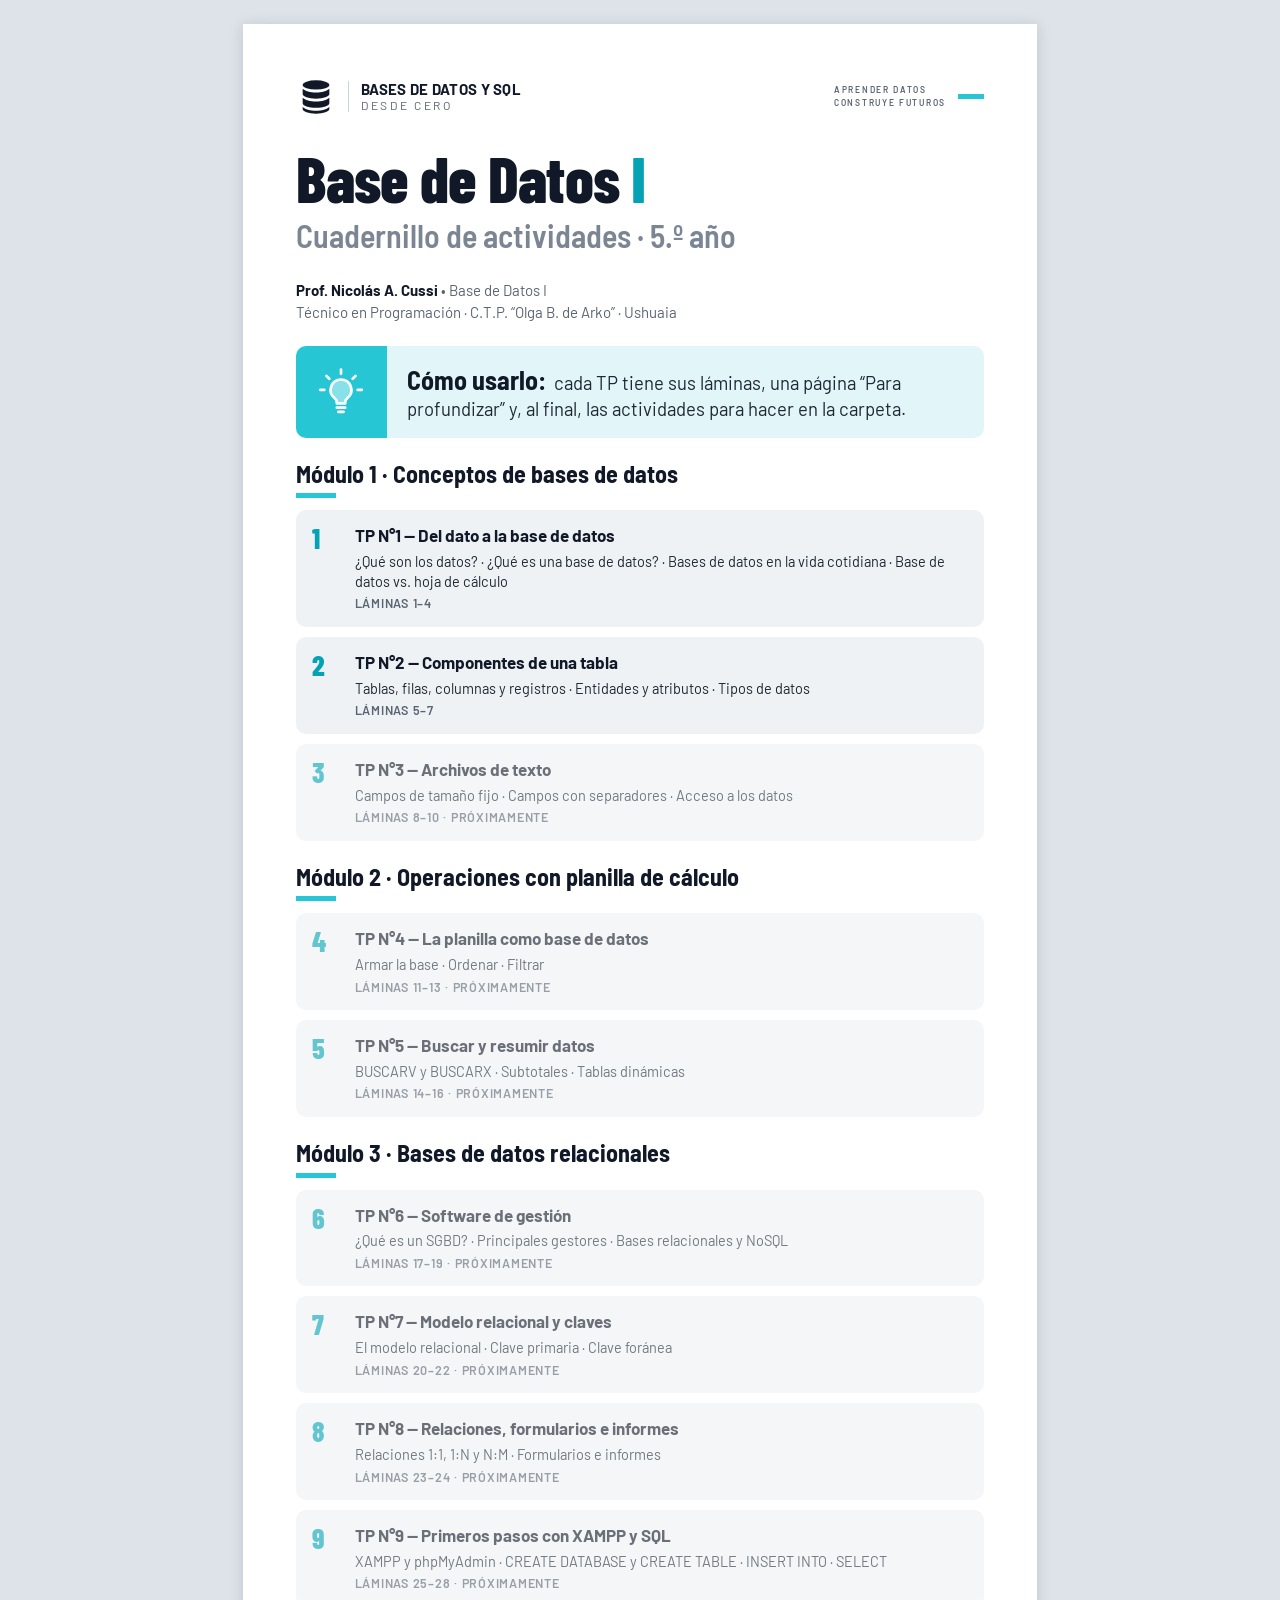
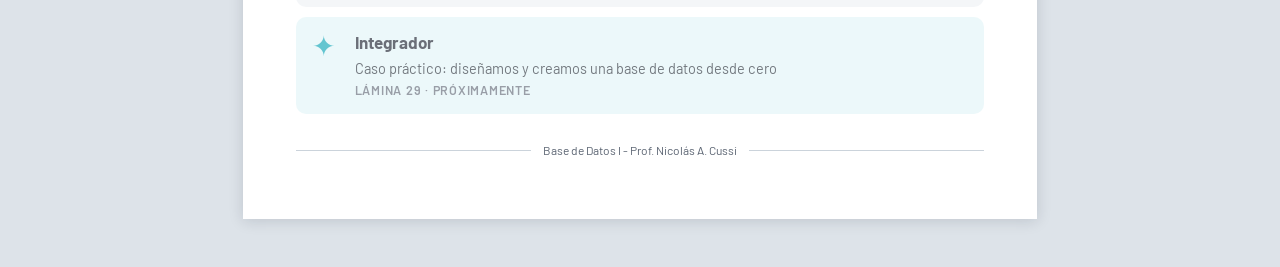
==== index.html @ 5683edf1 "TP2: Componentes de una tabla (láminas 5 a 7) - Láminas 5, 6 y 7 a partir de las págs. 9, 10 y 11 de" ====
<!DOCTYPE html>
<html lang="es-AR">
<head>
  <meta charset="utf-8">
  <meta name="viewport" content="width=device-width, initial-scale=1">
  <title>Base de Datos I — Cuadernillo de actividades · Prof. Nicolás A. Cussi</title>
  <meta name="description" content="Cuadernillo de actividades de Base de Datos I (5.º año), organizado en 9 TPs y un integrador. Técnico en Programación, C.T.P. “Olga B. de Arko”, Ushuaia.">
  <meta name="theme-color" content="#26C6D4">
  <link rel="preload" href="assets/fonts/barlow-condensed-latin-800-normal.woff2" as="font" type="font/woff2" crossorigin>
  <link rel="stylesheet" href="assets/css/estilos.css">
</head>
<body>

<svg width="0" height="0" style="position:absolute" aria-hidden="true" focusable="false">
  <defs>
    <symbol id="i-db-solido" viewBox="0 0 48 48">
      <g style="fill:currentColor;stroke:none">
        <ellipse cx="24" cy="9.5" rx="16" ry="5.5"/>
        <path d="M8 14c2.8 2.9 9.1 4.5 16 4.5S37.2 16.9 40 14v6.5c0 3-7.2 5.5-16 5.5S8 23.5 8 20.5z"/>
        <path d="M8 25c2.8 2.9 9.1 4.5 16 4.5S37.2 27.9 40 25v6.5c0 3-7.2 5.5-16 5.5S8 34.5 8 31.5z"/>
        <path d="M8 36c2.8 2.9 9.1 4.5 16 4.5S37.2 38.9 40 36v2.5c0 3-7.2 5.5-16 5.5S8 41.5 8 38.5z"/>
      </g>
    </symbol>
  </defs>
</svg>

<a class="saltar" href="#indice">Saltar al índice</a>

<main class="portada">
  <div class="cab" aria-hidden="true">
    <svg class="cab__logo"><use href="#i-db-solido"/></svg>
    <div class="cab__marca"><b>BASES DE DATOS Y SQL</b><span>DESDE CERO</span></div>
    <div class="cab__lema">APRENDER DATOS<br>CONSTRUYE FUTUROS</div>
    <span class="cab__raya"></span>
  </div>

  <header class="portada__hero">
    <h1>Base de Datos <span>I</span></h1>
    <p class="tit__sub">Cuadernillo de actividades · 5.º año</p>
  </header>

  <p class="portada__datos">
    <strong>Prof. Nicolás A. Cussi</strong> • Base de Datos I<br>
    Técnico en Programación · C.T.P. “Olga B. de Arko” · Ushuaia
  </p>

  <aside class="idea" aria-label="Cómo usar el cuadernillo">
    <span class="idea__ico" aria-hidden="true">
      <svg class="ico" viewBox="0 0 48 48" focusable="false">
        <path d="M24 2.5v4M10 8.5l2.8 2.8M38 8.5l-2.8 2.8M4 22h4M40 22h4"/>
        <path d="M24 12a10 10 0 0 0-6.2 17.8c1.4 1.2 2.2 2.6 2.2 4.2v1h8v-1c0-1.6.8-3 2.2-4.2A10 10 0 0 0 24 12z" style="fill:var(--ac)"/>
        <path d="M20 39h8M21.5 43h5"/>
      </svg>
    </span>
    <p><strong>Cómo usarlo:</strong> cada TP tiene sus láminas, una página “Para profundizar” y, al final, las actividades para hacer en la carpeta.</p>
  </aside>

  <section class="bloque" id="indice" aria-labelledby="b1">
    <h2 class="subtitulo" id="b1">Módulo 1 · Conceptos de bases de datos</h2>
    <ul class="lista-tp">
      <li>
        <a class="tp" href="unidades/tp01.html">
          <span class="tp__num" aria-hidden="true">1</span>
          <span class="tp__titulo">TP N°1 — Del dato a la base de datos</span>
          <span class="tp__temas">¿Qué son los datos? · ¿Qué es una base de datos? · Bases de datos en la vida cotidiana · Base de datos vs. hoja de cálculo</span>
          <span class="tp__meta">Láminas 1–4 <span class="tp__visto" data-visto="1" hidden>· ✓ Visto</span></span>
        </a>
      </li>
      <li>
        <a class="tp" href="unidades/tp02.html">
          <span class="tp__num" aria-hidden="true">2</span>
          <span class="tp__titulo">TP N°2 — Componentes de una tabla</span>
          <span class="tp__temas">Tablas, filas, columnas y registros · Entidades y atributos · Tipos de datos</span>
          <span class="tp__meta">Láminas 5–7 <span class="tp__visto" data-visto="2" hidden>· ✓ Visto</span></span>
        </a>
      </li>
      <li>
        <div class="tp tp--pronto">
          <span class="tp__num" aria-hidden="true">3</span>
          <span class="tp__titulo">TP N°3 — Archivos de texto</span>
          <span class="tp__temas">Campos de tamaño fijo · Campos con separadores · Acceso a los datos</span>
          <span class="tp__meta">Láminas 8–10 · Próximamente</span>
        </div>
      </li>
    </ul>
  </section>

  <section class="bloque" aria-labelledby="b2">
    <h2 class="subtitulo" id="b2">Módulo 2 · Operaciones con planilla de cálculo</h2>
    <ul class="lista-tp">
      <li>
        <div class="tp tp--pronto">
          <span class="tp__num" aria-hidden="true">4</span>
          <span class="tp__titulo">TP N°4 — La planilla como base de datos</span>
          <span class="tp__temas">Armar la base · Ordenar · Filtrar</span>
          <span class="tp__meta">Láminas 11–13 · Próximamente</span>
        </div>
      </li>
      <li>
        <div class="tp tp--pronto">
          <span class="tp__num" aria-hidden="true">5</span>
          <span class="tp__titulo">TP N°5 — Buscar y resumir datos</span>
          <span class="tp__temas">BUSCARV y BUSCARX · Subtotales · Tablas dinámicas</span>
          <span class="tp__meta">Láminas 14–16 · Próximamente</span>
        </div>
      </li>
    </ul>
  </section>

  <section class="bloque" aria-labelledby="b3">
    <h2 class="subtitulo" id="b3">Módulo 3 · Bases de datos relacionales</h2>
    <ul class="lista-tp">
      <li>
        <div class="tp tp--pronto">
          <span class="tp__num" aria-hidden="true">6</span>
          <span class="tp__titulo">TP N°6 — Software de gestión</span>
          <span class="tp__temas">¿Qué es un SGBD? · Principales gestores · Bases relacionales y NoSQL</span>
          <span class="tp__meta">Láminas 17–19 · Próximamente</span>
        </div>
      </li>
      <li>
        <div class="tp tp--pronto">
          <span class="tp__num" aria-hidden="true">7</span>
          <span class="tp__titulo">TP N°7 — Modelo relacional y claves</span>
          <span class="tp__temas">El modelo relacional · Clave primaria · Clave foránea</span>
          <span class="tp__meta">Láminas 20–22 · Próximamente</span>
        </div>
      </li>
      <li>
        <div class="tp tp--pronto">
          <span class="tp__num" aria-hidden="true">8</span>
          <span class="tp__titulo">TP N°8 — Relaciones, formularios e informes</span>
          <span class="tp__temas">Relaciones 1:1, 1:N y N:M · Formularios e informes</span>
          <span class="tp__meta">Láminas 23–24 · Próximamente</span>
        </div>
      </li>
      <li>
        <div class="tp tp--pronto">
          <span class="tp__num" aria-hidden="true">9</span>
          <span class="tp__titulo">TP N°9 — Primeros pasos con XAMPP y SQL</span>
          <span class="tp__temas">XAMPP y phpMyAdmin · CREATE DATABASE y CREATE TABLE · INSERT INTO · SELECT</span>
          <span class="tp__meta">Láminas 25–28 · Próximamente</span>
        </div>
      </li>
      <li>
        <div class="tp tp--pronto tp--integrador">
          <span class="tp__num" aria-hidden="true">✦</span>
          <span class="tp__titulo">Integrador</span>
          <span class="tp__temas">Caso práctico: diseñamos y creamos una base de datos desde cero</span>
          <span class="tp__meta">Lámina 29 · Próximamente</span>
        </div>
      </li>
    </ul>
  </section>

  <footer class="pie">
    <span class="pie__linea"></span>
    <span>Base de Datos I - Prof. Nicolás A. Cussi</span>
    <span class="pie__linea"></span>
  </footer>
</main>

<script src="assets/js/actividades.js"></script>
</body>
</html>
---- assets/css/estilos.css ----
/* ==========================================================
   Base de Datos I — Cuadernillo web (identidad: "Bases de Datos y SQL · Desde cero")
   Prof. Nicolás A. Cussi • Base de Datos I
   Mobile first · Modo hoja A4 en escritorio e impresión
   ========================================================== */

/* ---------- Tipografías locales (SIL OFL, ver assets/fonts/OFL.txt) ---------- */
@font-face { font-family: "Barlow"; src: url("../fonts/barlow-latin-400-normal.woff2") format("woff2"); font-weight: 400; font-style: normal; font-display: swap; }
@font-face { font-family: "Barlow"; src: url("../fonts/barlow-latin-500-normal.woff2") format("woff2"); font-weight: 500; font-style: normal; font-display: swap; }
@font-face { font-family: "Barlow"; src: url("../fonts/barlow-latin-600-normal.woff2") format("woff2"); font-weight: 600; font-style: normal; font-display: swap; }
@font-face { font-family: "Barlow"; src: url("../fonts/barlow-latin-700-normal.woff2") format("woff2"); font-weight: 700; font-style: normal; font-display: swap; }
@font-face { font-family: "Barlow Semi Condensed"; src: url("../fonts/barlow-semi-condensed-latin-600-normal.woff2") format("woff2"); font-weight: 600; font-style: normal; font-display: swap; }
@font-face { font-family: "Barlow Semi Condensed"; src: url("../fonts/barlow-semi-condensed-latin-700-normal.woff2") format("woff2"); font-weight: 700; font-style: normal; font-display: swap; }
@font-face { font-family: "Barlow Condensed"; src: url("../fonts/barlow-condensed-latin-700-normal.woff2") format("woff2"); font-weight: 700; font-style: normal; font-display: swap; }
@font-face { font-family: "Barlow Condensed"; src: url("../fonts/barlow-condensed-latin-800-normal.woff2") format("woff2"); font-weight: 800; font-style: normal; font-display: swap; }

/* ---------- Paleta (detectada del PDF) ---------- */
:root {
  /* Identidad del cuadernillo */
  --cian: #26C6D4;          /* acento: íconos, barras, flechas, recuadros */
  --cian-numero: #05A2B4;   /* número de cada título (ajustado: 3:1 sobre blanco) */
  --cian-claro: #CDEFF4;    /* encabezados de tarjetas */
  --cian-suave: #E2F5F8;    /* fondo de "Idea clave" */
  --panel: #EEF2F5;         /* recuadros grises */
  --panel-linea: #C9E9EE;   /* divisor dentro de recuadros */
  --blanco: #FFFFFF;
  --tinta: #111827;         /* títulos e íconos */
  --texto: #1F2933;         /* texto corrido */
  --gris-sub: #7B8594;      /* subtítulos grandes */
  --gris: #5B6472;          /* textos chicos en mayúsculas */
  --linea: #CBD3DB;         /* líneas del pie */
  --fondo-pantalla: #DDE3E9;/* fondo detrás de las hojas */

  --foco: #1E3A8A;          /* contorno de foco del teclado */

  --radio: 10px;
  --fuente: "Barlow", system-ui, -apple-system, "Segoe UI", Roboto, sans-serif;
  --fuente-titulo: "Barlow Semi Condensed", "Barlow", system-ui, sans-serif;
  --fuente-titular: "Barlow Condensed", "Barlow Semi Condensed", system-ui, sans-serif;
}

/* ---------- Base ---------- */
*, *::before, *::after { box-sizing: border-box; }
html { -webkit-text-size-adjust: 100%; scroll-padding-top: 96px; }
body {
  margin: 0;
  font-family: var(--fuente);
  font-size: 16px;
  line-height: 1.4;
  color: var(--texto);
  background: var(--fondo-pantalla);
}
h1, h2, h3, h4, p, ol, ul { margin: 0; }
ol, ul { padding: 0; list-style: none; }
svg { display: block; }
strong { font-weight: 700; color: var(--tinta); }
a { color: inherit; }
:focus-visible { outline: 3px solid var(--foco); outline-offset: 3px; border-radius: 4px; }

.sr-only {
  position: absolute; width: 1px; height: 1px; padding: 0; margin: -1px;
  overflow: hidden; clip: rect(0 0 0 0); white-space: nowrap; border: 0;
}
.saltar {
  position: absolute; left: 8px; top: -60px; z-index: 50;
  background: var(--tinta); color: var(--blanco); padding: 10px 14px; border-radius: 6px;
  text-decoration: none; font-weight: 600;
}
.saltar:focus { top: 8px; }

/* ---------- Íconos (sprite SVG) ---------- */
.ico {
  width: 48px; height: 48px; flex: none;
  color: var(--tinta);
  --ac: var(--cian);
  fill: none; stroke: currentColor; stroke-width: 2.6;
  stroke-linecap: round; stroke-linejoin: round;
}
.ico--s  { width: 36px; height: 36px; }
.ico--l  { width: 56px; height: 56px; }
.ico--xl { width: 68px; height: 68px; }

/* ==========================================================
   Barra de navegación (solo pantalla)
   ========================================================== */
.barra {
  position: sticky; top: 0; z-index: 20;
  background: var(--blanco);
  border-bottom: 1px solid var(--linea);
  box-shadow: 0 2px 8px rgba(17, 24, 39, .06);
}
.barra__fila {
  display: flex; align-items: center; gap: 10px;
  max-width: 210mm; margin: 0 auto; padding: 8px 16px;
}
.barra__volver {
  text-decoration: none; font-weight: 600; font-size: 15px;
  padding: 8px 4px; color: var(--tinta);
}
.barra__volver, .boton { flex: none; }
.barra__titulo {
  flex: 1; min-width: 0; text-align: center;
  font-family: var(--fuente-titulo); font-weight: 700; font-size: 16px; line-height: 1.15; color: var(--tinta);
}
.boton__largo { display: none; }
@media (min-width: 560px) {
  .barra__titulo { font-size: 18px; }
  .boton__largo { display: inline; }
}
.boton {
  display: inline-flex; align-items: center; gap: 6px;
  background: var(--tinta); color: var(--blanco);
  text-decoration: none; font-weight: 600; font-size: 14px;
  padding: 8px 12px; border-radius: 8px;
}
button.boton { border: 0; font-family: inherit; cursor: pointer; }
.boton:hover { background: #263244; }
.boton svg { width: 18px; height: 18px; stroke: currentColor; fill: none; stroke-width: 2.2; stroke-linecap: round; stroke-linejoin: round; }

.partes {
  position: relative;
  display: flex; gap: 6px; overflow-x: auto;
  max-width: 210mm; margin: 0 auto; padding: 0 16px 8px;
  scrollbar-width: none;
}
.partes::-webkit-scrollbar { display: none; }
.partes a {
  flex: none; text-decoration: none; font-size: 14px; font-weight: 600;
  padding: 6px 12px; border-radius: 999px;
  background: var(--panel); color: var(--tinta);
}
.partes a[aria-current="true"] { background: var(--cian-claro); box-shadow: inset 0 -3px 0 var(--cian); }

/* ==========================================================
   Lámina (una página del cuadernillo)
   ========================================================== */
.laminas { padding: 12px 0 32px; }
.lamina > * { flex-shrink: 0; }

.lamina {
  position: relative; overflow: hidden;
  display: flex; flex-direction: column; gap: 18px;
  max-width: 210mm; margin: 0 auto 12px;
  padding: 20px 16px 14px;
  background: var(--blanco);
}

/* --- Cabecera --- */
.cab { display: flex; align-items: center; gap: 12px; }
.cab__logo { width: 34px; height: 34px; color: var(--tinta); }
.cab__marca {
  display: flex; flex-direction: column;
  padding-left: 12px; border-left: 1.5px solid var(--linea);
  line-height: 1.15;
}
.cab__marca b { font-size: 14px; font-weight: 700; letter-spacing: .02em; color: var(--tinta); }
.cab__marca span { font-size: 11px; letter-spacing: .22em; color: var(--gris); }
.cab__lema {
  margin-left: auto; text-align: left;
  font-size: 8.5px; font-weight: 600; letter-spacing: .2em; line-height: 1.5; color: var(--gris);
}
.cab__raya { width: 26px; height: 5px; background: var(--cian); flex: none; }
.cab__marca b { white-space: nowrap; }
@media (max-width: 479px) {
  .cab__lema { display: none; }
  .cab__raya { margin-left: auto; }
}

/* --- Título --- */
.tit__h {
  font-family: var(--fuente-titular); font-weight: 700;
  font-size: clamp(34px, 9.6vw, 56px); line-height: 1; letter-spacing: -.008em;
  color: var(--tinta);
}
.tit__num { color: var(--cian-numero); font-weight: 800; margin-right: .12em; }
.tit__sub {
  margin-top: 4px;
  font-family: var(--fuente-titulo); font-weight: 600;
  font-size: clamp(20px, 5.6vw, 33px); line-height: 1.1; color: var(--gris-sub);
}
.tit__ico { display: inline-block; vertical-align: -.08em; width: .78em; height: .78em; margin-right: .1em; stroke-width: 3; }

/* --- Bloques comunes --- */
.texto { font-size: 17px; line-height: 1.45; }

.panel {
  background: var(--panel); border-radius: 12px;
  padding: 16px 14px;
}
.subtitulo {
  font-family: var(--fuente-titulo); font-weight: 700; font-size: 22px; color: var(--tinta);
  line-height: 1.15;
}
.subtitulo::after {
  content: ""; display: block; width: 40px; height: 5px; margin-top: 6px; background: var(--cian);
}
.panel__cab { display: flex; align-items: flex-start; justify-content: space-between; gap: 12px; margin-bottom: 14px; }
.panel__nota {
  font-size: 9.5px; font-weight: 600; letter-spacing: .16em; text-transform: uppercase;
  color: var(--gris); text-align: right; line-height: 1.5;
}

/* Recuadro de definición / introducción */
.intro {
  display: grid; grid-template-columns: auto 1fr; align-items: center; gap: 14px;
  background: var(--panel); border-radius: var(--radio); padding: 14px;
}
.intro p {
  padding-left: 14px; border-left: 2px solid var(--panel-linea);
  font-size: 17px; line-height: 1.4;
}

/* Secuencias con flechas (vertical en celular, horizontal en pantalla ancha) */
.secuencia { display: grid; gap: 26px; }
.secuencia > li { position: relative; }
.secuencia > li:not(:last-child)::after {
  content: ""; position: absolute; left: 50%; bottom: -21px;
  width: 18px; height: 16px; background: var(--cian);
  clip-path: polygon(0 32%, 52% 32%, 52% 0, 100% 50%, 52% 100%, 52% 68%, 0 68%);
  transform: translateX(-50%) rotate(90deg);
}

/* Pasos (Dato → Contexto → …) */
.paso {
  display: grid; grid-template-columns: 64px 1fr; grid-template-areas: "ico tit" "ico txt";
  align-items: center; column-gap: 14px; row-gap: 2px;
  background: var(--panel); border-radius: 8px; padding: 12px 14px;
}
.paso .ico { grid-area: ico; width: 56px; height: 56px; margin: 0 auto; }
.paso h3 { grid-area: tit; font-family: var(--fuente); font-weight: 700; font-size: 19px; color: var(--tinta); }
.paso p  { grid-area: txt; font-size: 16px; line-height: 1.3; }

/* Tarjetas blancas con encabezado celeste */
.tarjeta {
  background: var(--blanco); border-radius: 8px; padding: 6px 6px 12px;
  display: flex; flex-direction: column; align-items: center; text-align: center; gap: 8px;
}
.tarjeta__cab {
  align-self: stretch;
  background: var(--cian-claro); border-radius: 6px;
  font-family: var(--fuente); font-weight: 700; font-size: 18px; color: var(--tinta);
  padding: 6px 8px;
}
.tarjeta p { font-size: 16px; line-height: 1.3; padding: 0 6px; }
.tarjeta .grande { font-size: 30px; font-weight: 700; color: var(--tinta); line-height: 1.1; }

/* Ejemplos en la vida real */
.ejemplos .tarjeta { min-height: 100%; }

/* Mosaico de cosas (¿Qué puede guardar?) */
.mosaico { display: grid; grid-template-columns: repeat(2, 1fr); gap: 10px; }
.mosaico li {
  background: var(--blanco); border-radius: 8px; padding: 12px 8px 14px;
  display: flex; flex-direction: column; align-items: center; gap: 10px;
  font-weight: 700; font-size: 17px; color: var(--tinta);
}

/* Grilla de ámbitos (Escuela, Comercio, …) */
.ambitos { display: grid; grid-template-columns: repeat(2, 1fr); gap: 10px; }
.ambitos .tarjeta { border: 5px solid var(--panel); height: 100%; }

/* Lista horizontal con ícono (¿Qué tienen en común?) */
.comun { display: grid; gap: 10px; }
.comun li {
  display: flex; align-items: center; gap: 12px;
  background: var(--blanco); border-radius: 8px; padding: 10px 14px;
  font-size: 17px; line-height: 1.2;
}

/* Recuadro "Ejemplo" */
.ejemplo {
  display: grid; grid-template-columns: auto 1fr; align-items: center; gap: 12px;
  background: var(--panel); border-radius: var(--radio); padding: 12px 14px;
}
.ejemplo .subtitulo { font-size: 20px; }
.ejemplo p { grid-column: 1 / -1; font-size: 16.5px; }

/* Dos opciones lado a lado (Hoja de cálculo / Base de datos) */
.comparar { display: grid; gap: 10px; }
.comparar li {
  display: grid; grid-template-columns: 1fr auto; align-items: center; gap: 12px;
  background: var(--panel); border-radius: var(--radio); padding: 14px;
}
.comparar h3 { font-family: var(--fuente-titulo); font-weight: 700; font-size: 23px; color: var(--tinta); line-height: 1.1; margin-bottom: 4px; }
.comparar p { font-size: 16.5px; line-height: 1.35; }

/* Tabla comparativa */
.tabla-comp { width: calc(100% + 12px); margin: -6px; border-collapse: separate; border-spacing: 6px; table-layout: fixed; }
.tabla-comp th, .tabla-comp td {
  background: var(--panel); border-radius: 6px; padding: 9px 6px;
  font-size: 15px; line-height: 1.2; text-align: center; font-weight: 400;
}
.tabla-comp thead th { background: var(--cian-claro); font-weight: 700; color: var(--tinta); font-size: 16px; }
.tabla-comp thead th:first-child, .tabla-comp tbody th { width: 36%; }
.tabla-comp tbody th { text-align: left; font-weight: 700; color: var(--tinta); }
.tabla-comp tbody th span { display: flex; align-items: center; gap: 8px; }
.tabla-comp .ico { width: 24px; height: 24px; stroke-width: 3.2; }

/* ¿Cuándo conviene cada una? */
.cuando { display: grid; gap: 10px; margin-top: 12px; }
.cuando li {
  display: flex; align-items: center; gap: 14px;
  background: var(--panel); border-radius: var(--radio); padding: 12px 14px;
  font-size: 16.5px; line-height: 1.35;
}
.sin-raya::after { display: none; }

/* Tabla de ejemplo con señalamientos (Tabla · Fila · Columna) */
.senalada { display: grid; gap: 12px; }
.tabla-ej {
  width: 100%; border-collapse: collapse; table-layout: fixed;
  background: var(--blanco); font-size: 16px; line-height: 1.2; text-align: center;
}
.tabla-ej caption {
  background: var(--cian); color: var(--tinta); border-radius: 8px 8px 0 0;
  font-weight: 700; font-size: 19px; letter-spacing: .05em; padding: 5px;
}
.tabla-ej th { background: var(--cian-claro); color: var(--tinta); font-weight: 700; padding: 7px 4px; }
.tabla-ej td { padding: 6px 4px; border-top: 1px solid var(--linea); }
.tabla-ej th + th, .tabla-ej td + td { border-left: 1px solid var(--linea); }
.tabla-ej .marca-col { border: 3px solid var(--cian); background: var(--cian-suave); }
.tabla-ej .marca-fila { border: 3px solid var(--cian); }
.tabla-ej .marca-fila td { background: var(--cian-claro); }
.senal { display: grid; grid-template-columns: auto 1fr; align-items: center; gap: 4px 10px; }
.senal b {
  position: relative; justify-self: start;
  background: var(--cian); color: var(--tinta); border-radius: 6px;
  font-weight: 700; font-size: 16px; padding: 4px 12px;
}
.senal p { font-size: 15px; line-height: 1.3; }

/* Grilla de 4 tarjetas (Tabla · Columna · Fila · Registro) */
.ambitos--4 .tarjeta { border: 0; }

/* Entidades con sus atributos */
.entidades { display: grid; gap: 10px; }
.entidades .tarjeta, .tipos .tarjeta { background: var(--panel); }
.entidades .tarjeta { gap: 6px; padding-bottom: 10px; }
.tarjeta .tarjeta__rotulo { font-size: 16px; }
.chips { align-self: stretch; display: grid; grid-template-columns: 1fr 1fr; gap: 6px; padding: 0 4px; }
.chips li { background: var(--cian-suave); border-radius: 6px; padding: 5px 4px; font-size: 16px; text-align: center; }

/* ¿Cómo reconocerlos? (dos definiciones con ejemplo) */
.reconocer { display: grid; gap: 10px; }
.reconocer .tarjeta { gap: 10px; }
.reconocer__def { display: flex; align-items: center; gap: 12px; text-align: left; padding: 0 8px; }
.tarjeta .reconocer__ej { align-self: stretch; background: var(--panel); border-radius: 6px; padding: 6px 8px; }

/* Tipos de datos */
.tipos { display: grid; grid-template-columns: repeat(2, 1fr); gap: 10px; }
.tipo__valor {
  font-family: var(--fuente-titular); font-weight: 800; font-size: 44px; line-height: 48px;
  letter-spacing: .03em; color: var(--tinta);
}
.tipo__valor--cian { color: var(--cian-numero); }
.tipo__valor span { color: var(--cian); }

/* Tabla con datos dentro de una actividad */
.act-tabla caption { text-align: left; font-weight: 700; letter-spacing: .05em; color: var(--tinta); padding-bottom: 4px; }
.act-tabla--datos td { height: auto; }
.act > .act-tabla { width: 100%; margin: 8px 0 0; font-size: 14px; }

/* Página "Para profundizar" */
.pf-grid { display: grid; gap: 12px; }
.pf {
  display: grid; gap: 8px;
  background: var(--panel); border-radius: 12px; border-left: 6px solid var(--cian);
  padding: 14px 14px 14px 16px;
}
.pf__etiqueta { font-size: 10px; font-weight: 700; letter-spacing: .16em; text-transform: uppercase; color: var(--gris); }
.pf__titulo { font-family: var(--fuente-titulo); font-weight: 700; font-size: 21px; line-height: 1.15; color: var(--tinta); }
.pf p, .pf li { font-size: 16px; line-height: 1.4; }
.pf__cols { display: grid; gap: 10px; align-items: start; }
.pf__texto { display: grid; gap: 8px; }
.pf__caja { background: var(--blanco); border-radius: 8px; padding: 10px 12px; display: grid; gap: 6px; }
.pf__caja h4 {
  font-size: 11px; font-weight: 700; letter-spacing: .14em; text-transform: uppercase; color: var(--gris);
  padding-bottom: 5px; border-bottom: 3px solid var(--cian); justify-self: start;
}
.pf__lista { display: grid; gap: 5px; }
.pf__lista li { position: relative; padding-left: 16px; }
.pf__lista li::before { content: ""; position: absolute; left: 0; top: .5em; width: 7px; height: 7px; background: var(--cian); border-radius: 2px; }

/* Idea clave */
.idea {
  display: grid; grid-template-columns: 64px 1fr; align-items: stretch;
  background: var(--cian-suave); border-radius: var(--radio); overflow: hidden;
}
.idea__ico { display: flex; align-items: center; justify-content: center; background: var(--cian); }
.idea__ico .ico { color: var(--blanco); --ac: rgba(255, 255, 255, .45); width: 40px; height: 40px; }
.idea p { padding: 12px 14px; font-size: 16.5px; line-height: 1.35; align-self: center; }
.idea strong { font-family: var(--fuente-titulo); font-size: 21px; margin-right: 4px; }

/* Pie */
.pie {
  margin-top: auto; padding-top: 6px;
  display: flex; align-items: center; gap: 12px;
  font-size: 11.5px; color: var(--gris);
}
.pie__linea { flex: 1; height: 1px; background: var(--linea); }
.pie__num { font-weight: 700; font-size: 15px; color: var(--tinta); min-width: 1.2em; text-align: right; }

/* ==========================================================
   Actividades para hacer en la carpeta
   (estructura del profe: TP N°X — nombre / Consigna / 1- a) b) c),
    con la tipografía y la paleta del cuadernillo)
   ========================================================== */
.act-banda {
  display: flex; align-items: center; gap: 14px;
  background: var(--cian); color: var(--tinta);
  border-radius: var(--radio); padding: 12px 16px;
}
.act-banda .ico { --ac: var(--blanco); width: 40px; height: 40px; }
.act-banda h2 { font-family: var(--fuente-titular); font-weight: 700; font-size: 26px; line-height: 1; letter-spacing: -.005em; }
.act-banda p { font-size: 15px; font-weight: 500; line-height: 1.25; margin-top: 3px; }
.act-banda__parte {
  margin-left: auto; flex: none; text-align: right;
  font-size: 10px; font-weight: 700; letter-spacing: .16em; text-transform: uppercase; line-height: 1.5;
  padding-left: 12px; border-left: 1.5px solid rgba(17, 24, 39, .35);
}
.consigna {
  background: var(--cian-suave); border-radius: var(--radio);
  padding: 12px 16px; font-size: 16.5px; line-height: 1.4;
}
.consigna strong { font-family: var(--fuente-titulo); font-size: 19px; margin-right: 2px; }

.acts { display: grid; gap: 12px; }

.act { background: var(--panel); border-radius: 12px; padding: 12px 12px 12px; }
.act__titulo {
  display: flex; align-items: center; gap: 10px;
  font-family: var(--fuente-titulo); font-weight: 700; font-size: 21px; line-height: 1.15; color: var(--tinta);
}
.act__num {
  flex: none; display: inline-flex; align-items: center; justify-content: center;
  min-width: 34px; height: 30px; padding: 0 6px; border-radius: 7px;
  background: var(--cian); color: var(--tinta);
  font-family: var(--fuente-titular); font-weight: 800; font-size: 21px;
}
.act__caso { margin-top: 9px; font-size: 16px; line-height: 1.4; padding-left: 12px; border-left: 3px solid var(--cian); }
.act__items { margin-top: 9px; display: grid; gap: 6px; }
.act__items > li {
  display: grid; grid-template-columns: 30px 1fr; gap: 10px; align-items: start;
  background: var(--blanco); border-radius: 8px; padding: 8px 12px 8px 8px;
  font-size: 16px; line-height: 1.38;
}
.act__letra {
  background: var(--cian-claro); border-radius: 6px; text-align: center;
  font-weight: 700; color: var(--tinta); font-size: 15px; line-height: 1.5;
}
.act__frases { margin-top: 5px; display: grid; gap: 3px; }
.act__frases li { position: relative; padding-left: 16px; }
.act__frases li::before { content: ""; position: absolute; left: 0; top: .5em; width: 7px; height: 7px; background: var(--cian); border-radius: 2px; }
.act-tabla {
  width: calc(100% + 40px); margin: 7px 0 0 -40px;   /* en el celular ocupa todo el ancho del ítem */
  border-collapse: collapse; table-layout: auto; font-size: 12.5px;
}
.act-tabla th, .act-tabla td { border: 1.5px solid var(--linea); padding: 5px 4px; text-align: left; height: 30px; }
.act-tabla thead th { background: var(--cian-claro); font-weight: 700; color: var(--tinta); text-align: center; }
.act-tabla tbody th { font-weight: 600; color: var(--tinta); }

/* ==========================================================
   Pantallas medianas: secuencias horizontales
   ========================================================== */
@media (min-width: 600px), print {
  .secuencia { grid-auto-flow: column; grid-auto-columns: 1fr; gap: 30px; }
  .secuencia > li:not(:last-child)::after {
    left: auto; right: -25px; top: 50%; bottom: auto;
    transform: translateY(-50%);
  }
  .paso {
    grid-template-columns: 1fr; grid-template-areas: "tit" "ico" "txt";
    text-align: center; row-gap: 10px; padding: 14px 10px 16px; height: 100%;
    align-content: start;
  }
  .paso h3 { font-size: 20px; }
  .paso .ico { width: 64px; height: 64px; }
  .mosaico { grid-template-columns: repeat(4, 1fr); }
  .ambitos { grid-template-columns: repeat(3, 1fr); }
  .ambitos--4 { grid-template-columns: repeat(4, 1fr); }
  .entidades, .tipos { grid-template-columns: repeat(3, 1fr); }
  .reconocer { grid-template-columns: 1fr 1fr; }
  .senalada {
    grid-template-columns: 1fr 3.2fr 1.25fr; grid-template-areas: "fila tabla nota" ". col .";
    column-gap: 20px; row-gap: 14px; align-items: center;
  }
  .senalada .tabla-ej { grid-area: tabla; }
  .senal--fila { grid-area: fila; margin-top: 12%; }
  .senal--tabla { grid-area: nota; align-self: start; }
  .senal--col { grid-area: col; margin-left: 20%; }
  .senal--fila, .senal--tabla { grid-template-columns: 1fr; }
  .senal--tabla b { justify-self: center; }
  .senal--tabla p { text-align: center; }
  .senal b::after { content: ""; position: absolute; background: var(--cian); width: 14px; height: 14px; }
  .senal--fila b::after { right: -13px; top: 50%; transform: translateY(-50%); clip-path: polygon(0 0, 100% 50%, 0 100%); }
  .senal--tabla b::after { left: -13px; top: 50%; transform: translateY(-50%); clip-path: polygon(100% 0, 0 50%, 100% 100%); }
  .senal--col b::after { left: 50%; top: -15px; transform: translateX(-50%); clip-path: polygon(50% 0, 100% 100%, 0 100%); }
  .comun { grid-template-columns: repeat(3, 1fr); }
  .comparar { grid-template-columns: 1fr 1fr; }
  .cuando { grid-template-columns: 1fr 1fr; }
  .act-tabla { width: 100%; margin-left: 0; table-layout: fixed; font-size: 14.5px; }
  .act-tabla th, .act-tabla td { padding: 6px 8px; }
  .pf__cols { grid-template-columns: 1.25fr 1fr; gap: 14px; }
  .ejemplo { grid-template-columns: auto auto 1fr; }
  .ejemplo p { grid-column: auto; padding-left: 12px; border-left: 2px solid var(--panel-linea); }
}

/* ==========================================================
   Escritorio e impresión: cada lámina es una hoja A4
   ========================================================== */
@media (min-width: 860px), print {
  .laminas { padding: 24px 0 48px; }
  .lamina {
    width: 210mm; min-height: 297mm; max-width: none;
    margin: 0 auto 24px;
    box-shadow: 0 2px 14px rgba(17, 24, 39, .14);
  }
  .lamina { padding: 11mm 13mm 8mm; gap: 5mm; justify-content: space-between; }
  .lamina > .pie { margin-top: 0; }
  .lamina--act { justify-content: flex-start; gap: 4mm; }
  .lamina--act > .pie { margin-top: auto; }
  .act-banda { padding: 10px 20px; gap: 16px; }
  .act-banda h2 { font-size: 36px; }
  .act-banda p { font-size: 16px; }
  .act-banda .ico { width: 46px; height: 46px; }
  .acts { gap: 3mm; }
  .acts--2col { grid-template-columns: 1fr 1fr; }
  .acts--2col .act__titulo { font-size: 18px; }
  .lamina--act .consigna { padding: 10px 16px; font-size: 16px; }
  .act__items { gap: 4px; margin-top: 8px; }
  .act__items > li { font-size: 15.5px; padding: 5px 12px 5px 8px; }
  .act__letra { line-height: 1.4; }
  .acts--amplio { gap: 5mm; }
  .acts--amplio .act { padding: 15px 16px 16px; }
  .acts--amplio .act__items { gap: 7px; margin-top: 11px; }
  .acts--amplio .act__items > li { font-size: 16.5px; padding: 9px 14px 9px 9px; }
  .acts--amplio .act-tabla { font-size: 15.5px; margin-top: 9px; }
  .acts--amplio .act-tabla th, .acts--amplio .act-tabla td { height: 36px; }
  .act__caso { font-size: 15.5px; margin-top: 8px; }
  .act { padding: 11px 13px 12px; }
  .tit__h { font-size: 50px; }
  .tit__h--largo { font-size: 43px; letter-spacing: -.018em; }
  .tit__sub { font-size: 32px; }

  /* Tamaños para llenar la hoja A4 */
  .cab__logo { width: 40px; height: 40px; }
  .cab__marca b { font-size: 15px; }
  .cab__marca span { font-size: 12px; }
  .texto { font-size: 18.5px; }
  .intro { padding: 16px 18px; gap: 18px; }
  .intro p { font-size: 19px; padding-left: 18px; }
  .subtitulo { font-size: 24px; }
  .paso { padding: 16px 10px 18px; }
  .paso h3 { font-size: 21px; }
  .paso p { font-size: 17.5px; }
  .paso .ico { width: 70px; height: 70px; }
  .tarjeta__cab { font-size: 19px; }
  .tarjeta p { font-size: 17px; }
  .tarjeta .grande { font-size: 36px; }
  .tarjeta .ico--l { width: 64px; height: 64px; }
  .mosaico li { font-size: 18.5px; padding: 16px 8px 18px; }
  .mosaico .ico--xl { width: 72px; height: 72px; }
  .ambitos .ico--xl { width: 70px; height: 70px; }
  .comun li { font-size: 18.5px; padding: 12px 16px; }
  .comun .ico { width: 54px; height: 54px; }
  .ejemplo { padding: 14px 18px; }
  .ejemplo p { font-size: 18.5px; }
  .ejemplo .ico--l { width: 64px; height: 64px; }
  .idea { grid-template-columns: 24mm 1fr; }
  .idea__ico .ico { width: 50px; height: 50px; }
  .idea p { font-size: 18.5px; padding: 16px 20px; }
  .idea strong { font-size: 26px; }
  .comparar li { padding: 13px 18px; }
  .comparar h3 { font-size: 26px; }
  .comparar p { font-size: 17.5px; }
  .comparar .ico--xl { width: 80px; height: 80px; }
  .tabla-comp th, .tabla-comp td { font-size: 17px; padding: 8px 8px; }
  .tabla-comp thead th { font-size: 18px; padding: 9px 8px; }
  .tabla-comp tbody th span { gap: 14px; padding-left: 14px; }
  .tabla-comp .ico { width: 30px; height: 30px; stroke-width: 3; }
  .cuando { margin-top: 10px; }
  .cuando li { font-size: 17.5px; padding: 11px 18px; gap: 18px; }
  .cuando .ico--l { width: 58px; height: 58px; }

  /* "Para profundizar": grilla 2 × 2 que ocupa el resto de la hoja */
  .pf-grid { grid-template-columns: 1fr 1fr; gap: 3.5mm; flex-grow: 1; }
  .lamina--pf { gap: 4mm; }
  .lamina--pf .tit__sub { font-size: 27px; }
  .pf { padding: 11px 13px 11px 15px; gap: 4px; align-content: start; }
  .pf__cols { grid-template-columns: 1fr; gap: 9px; }
  .pf__etiqueta { font-size: 9.5px; }
  .pf__titulo { font-size: 21px; margin-bottom: 3px; }
  .pf p, .pf li { font-size: 14px; line-height: 1.36; }
  .pf__texto { gap: 7px; }
  .pf__caja { padding: 8px 11px 9px; gap: 4px; }
  .pf__caja h4 { font-size: 9.5px; padding-bottom: 4px; border-bottom-width: 2px; }
  .pf__lista { gap: 4px; }
  .pie { font-size: 12px; }

  /* TP2: tabla señalada, entidades y tipos de datos */
  .senal--fila { margin-top: 30%; }
  .tabla-ej td { padding: 4px; }
  .tabla-ej th { padding: 5px 4px; }
  .tabla-ej caption { padding: 3px; }
  .ambitos--4 .tarjeta { gap: 6px; }
  .ambitos--4 .tarjeta p { font-size: 16px; }
  .ambitos--4 .tarjeta .ico--l { width: 50px; height: 50px; }
  .entidades .ico--xl { width: 56px; height: 56px; }
  .chips li { padding: 4px; }
  .reconocer .tarjeta { gap: 8px; }
  .reconocer .ico--l { width: 50px; height: 50px; }
  .tipos .ico--xl { width: 56px; height: 56px; }
  .tipo__valor { font-size: 42px; line-height: 44px; }
  .act > .act-tabla { font-size: 14.5px; }
  .act-tabla--datos { table-layout: auto; }
  .act-tabla--datos th, .act-tabla--datos td { padding: 4px 6px; }
  .senalada { padding: 10px 16px; }
  .ambitos--4 .tarjeta { padding-bottom: 8px; }
}

/* ==========================================================
   Impresión / PDF
   ========================================================== */
@page { size: A4; margin: 0; }
@media print {
  html, body { background: var(--blanco); }
  * { -webkit-print-color-adjust: exact; print-color-adjust: exact; }
  .barra, .saltar, .no-imprimir { display: none !important; }
  .laminas { padding: 0; }
  .lamina {
    height: 297mm; min-height: 0; margin: 0; box-shadow: none;
    break-after: page; page-break-after: always;
  }
  .lamina:last-child { break-after: auto; page-break-after: auto; }
}

/* ==========================================================
   Portada e índice (index.html)
   ========================================================== */
.portada {
  max-width: 210mm; margin: 0 auto; background: var(--blanco);
  padding: 20px 16px 28px; display: flex; flex-direction: column; gap: 22px;
}
.portada__hero { position: relative; padding: 8px 0 4px; }
.portada__hero h1 {
  font-family: var(--fuente-titular); font-weight: 800;
  font-size: clamp(38px, 11vw, 64px); line-height: .98; color: var(--tinta); letter-spacing: -.015em;
}
.portada__hero h1 span { color: var(--cian-numero); }
.portada__hero .tit__sub { margin-top: 8px; }
.portada__datos { font-size: 15px; color: var(--gris); line-height: 1.5; }
.portada__datos strong { color: var(--tinta); }

.bloque h2 { margin-bottom: 12px; }
.lista-tp { display: grid; gap: 10px; }
.tp {
  display: grid; grid-template-columns: auto 1fr; gap: 4px 14px; align-items: start;
  background: var(--panel); border-radius: var(--radio); padding: 12px 14px;
  text-decoration: none; color: var(--texto);
  border: 2px solid transparent;
}
a.tp:hover { border-color: var(--cian); }
.tp__num {
  grid-row: span 3;
  font-family: var(--fuente-titular); font-weight: 800; font-size: 28px; line-height: 1;
  color: var(--cian-numero); min-width: 2.2ch;
}
.tp__titulo { font-weight: 700; font-size: 17px; color: var(--tinta); }
.tp__temas { font-size: 14.5px; line-height: 1.35; }
.tp__meta { font-size: 12.5px; font-weight: 600; letter-spacing: .06em; text-transform: uppercase; color: var(--gris); }
.tp--pronto { opacity: .62; }
.tp--integrador { background: var(--cian-suave); }
.tp__visto { color: #0F766E; }
.tp__visto[hidden] { display: none; }

@media (min-width: 860px) {
  .portada { margin: 24px auto 48px; padding: 14mm 14mm 16mm; box-shadow: 0 2px 14px rgba(17, 24, 39, .14); }
}
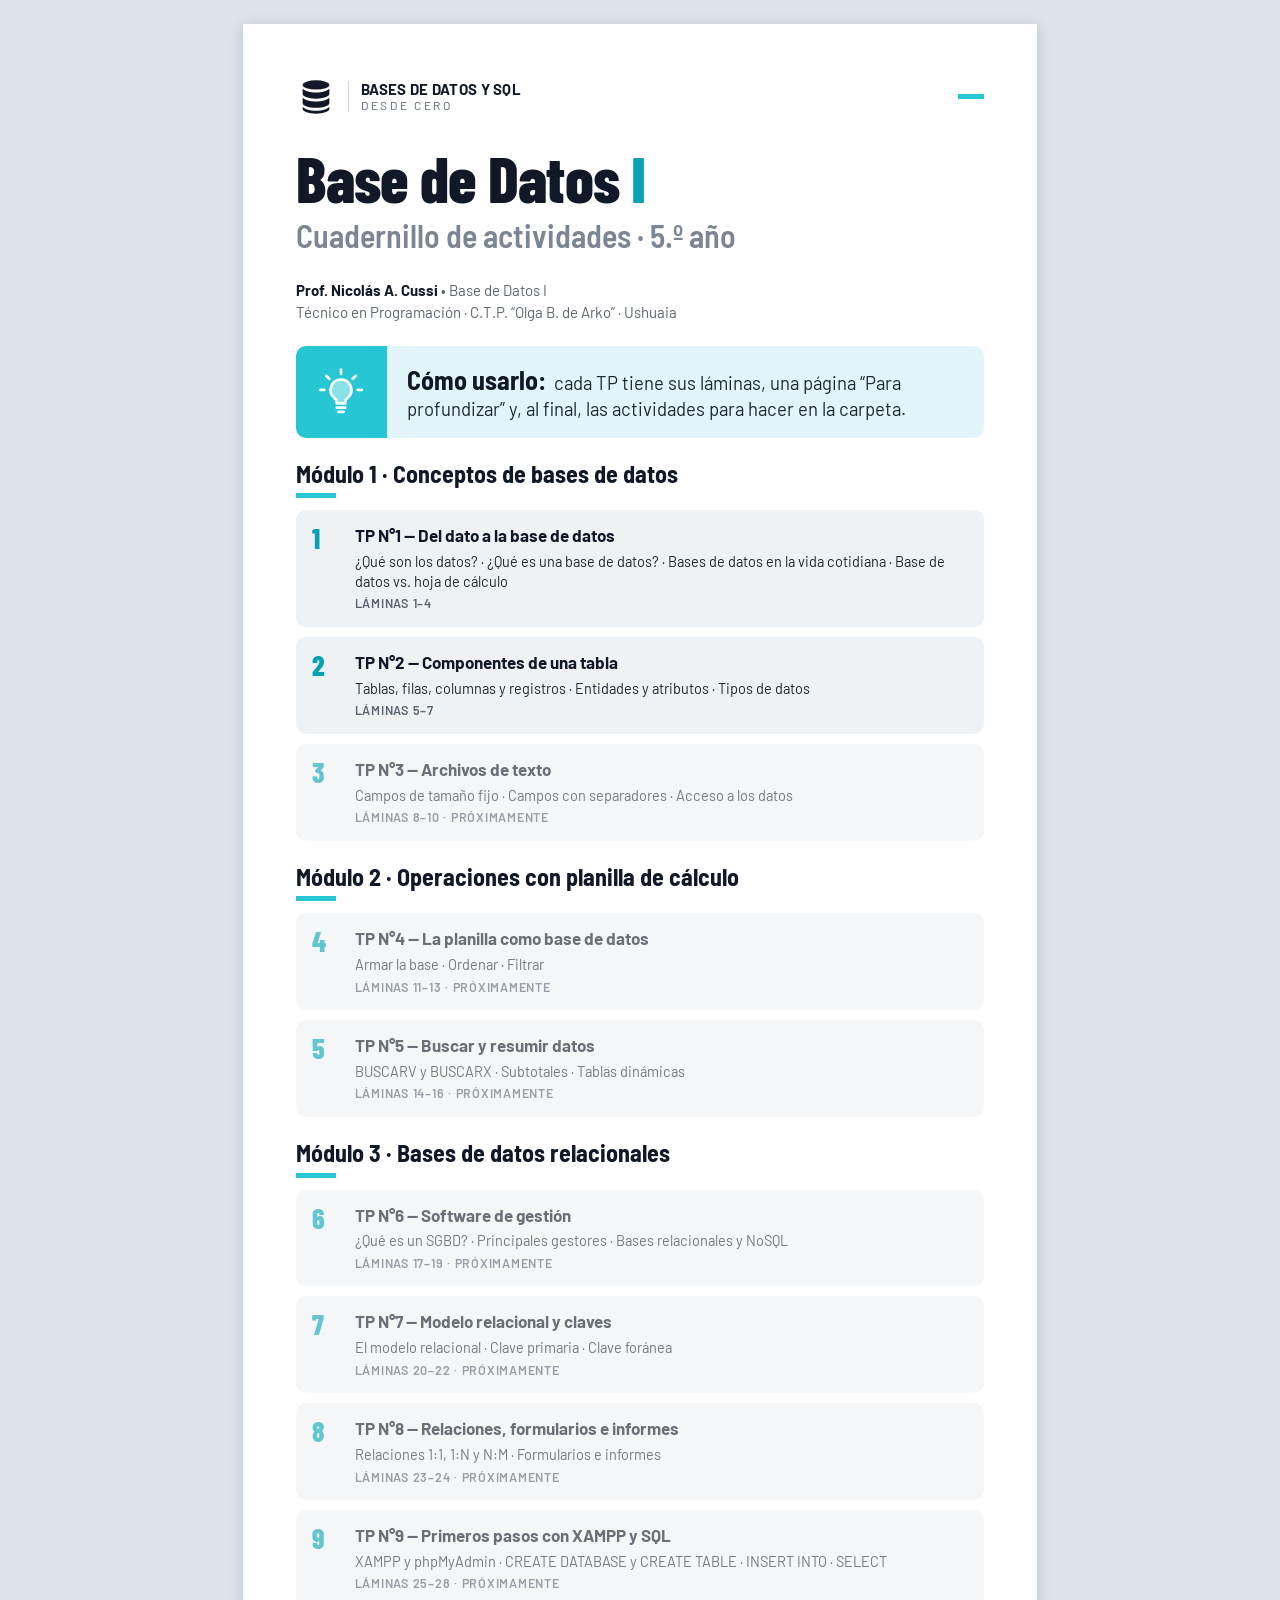
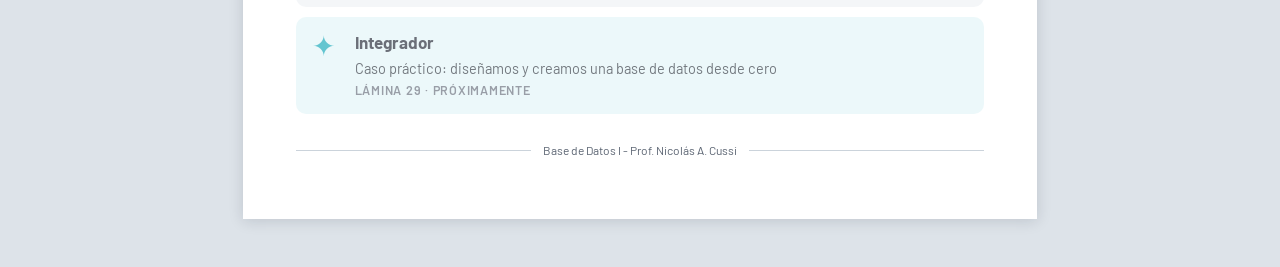
==== commit 252c7165: "Cabecera: "Trabajo Práctico N°X" en lugar del lema - En todas las hojas de los TP1 y TP2, .cab__lema" ====
--- a/index.html
+++ b/index.html
@@ -30,7 +30,6 @@
   <div class="cab" aria-hidden="true">
     <svg class="cab__logo"><use href="#i-db-solido"/></svg>
     <div class="cab__marca"><b>BASES DE DATOS Y SQL</b><span>DESDE CERO</span></div>
-    <div class="cab__lema">APRENDER DATOS<br>CONSTRUYE FUTUROS</div>
     <span class="cab__raya"></span>
   </div>
 
--- a/assets/css/estilos.css
+++ b/assets/css/estilos.css
@@ -158,12 +158,15 @@
 .cab__lema {
   margin-left: auto; text-align: left;
   font-size: 8.5px; font-weight: 600; letter-spacing: .2em; line-height: 1.5; color: var(--gris);
+  white-space: nowrap;
 }
 .cab__raya { width: 26px; height: 5px; background: var(--cian); flex: none; }
+.cab__marca + .cab__raya { margin-left: auto; }
 .cab__marca b { white-space: nowrap; }
 @media (max-width: 479px) {
-  .cab__lema { display: none; }
-  .cab__raya { margin-left: auto; }
+  .cab { gap: 10px; }
+  .cab__lema { letter-spacing: .12em; }
+  .cab__lema + .cab__raya { display: none; }
 }
 
 /* --- Título --- */
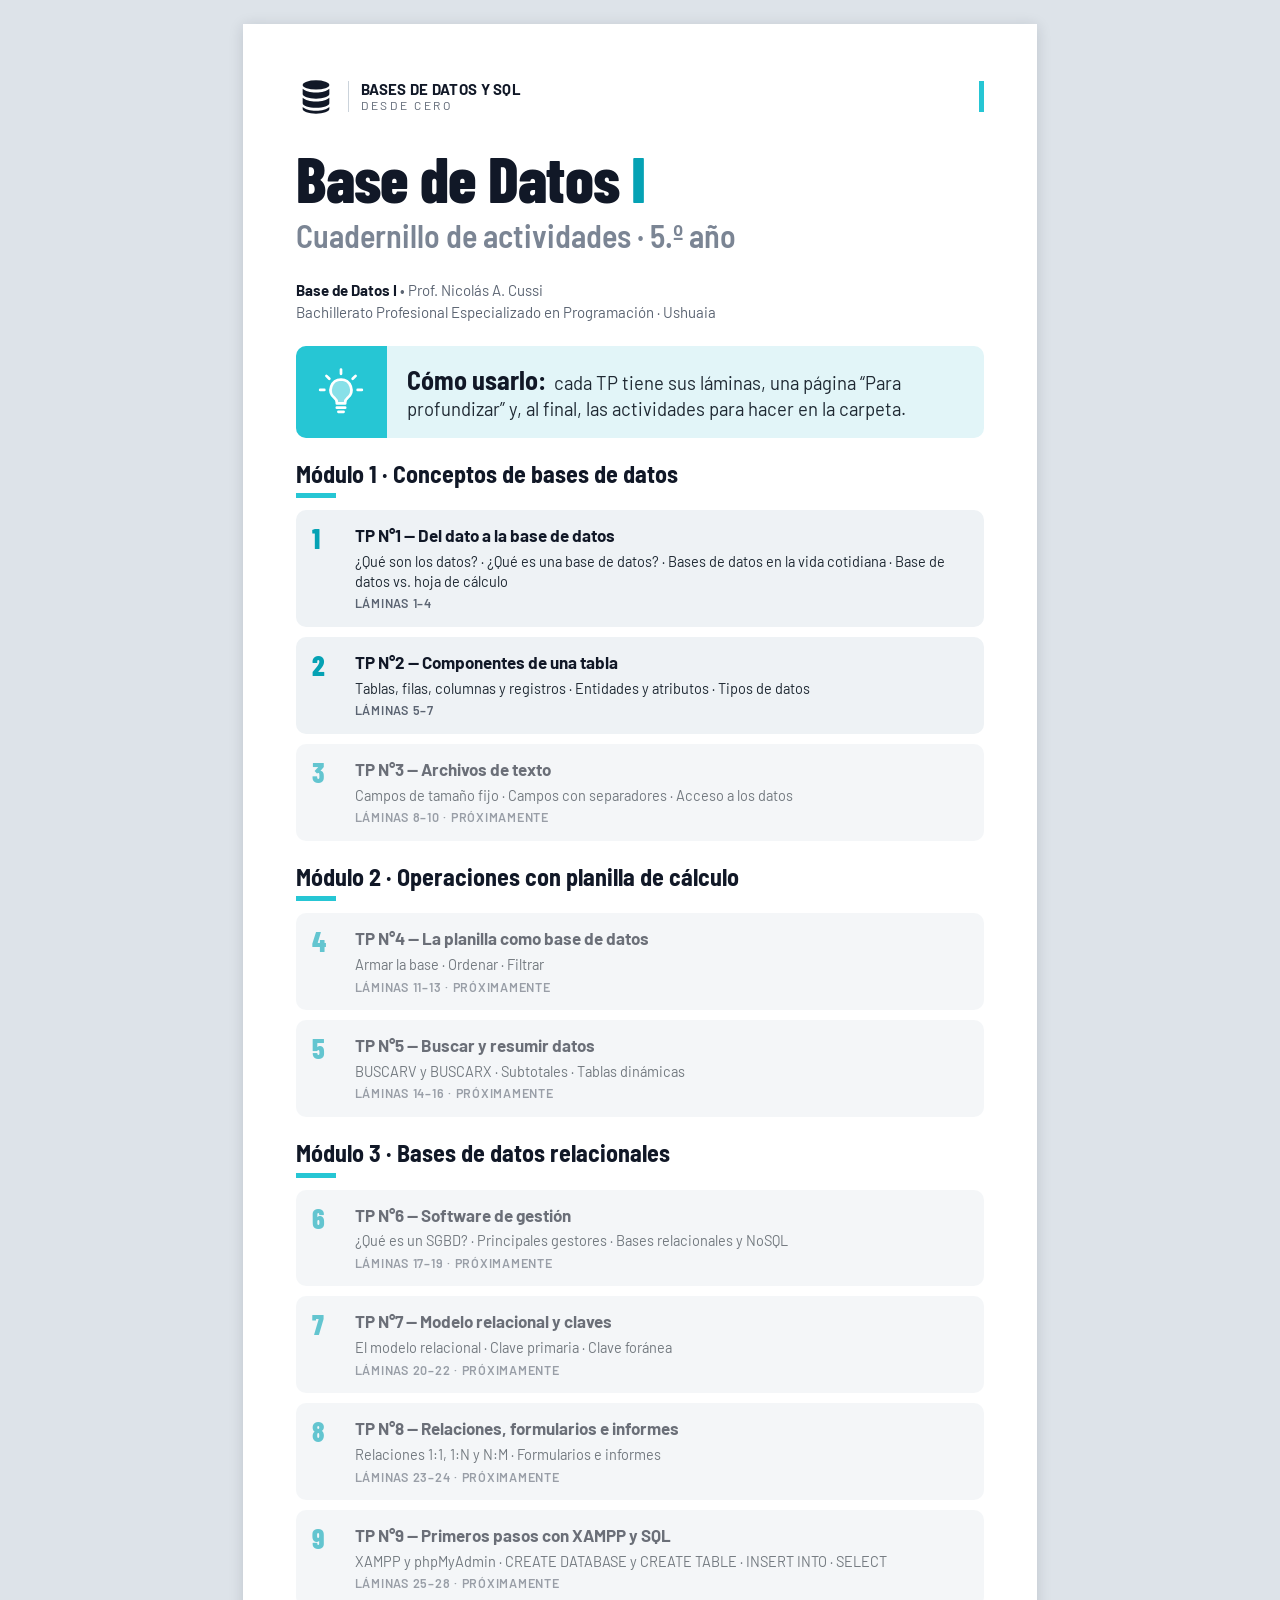
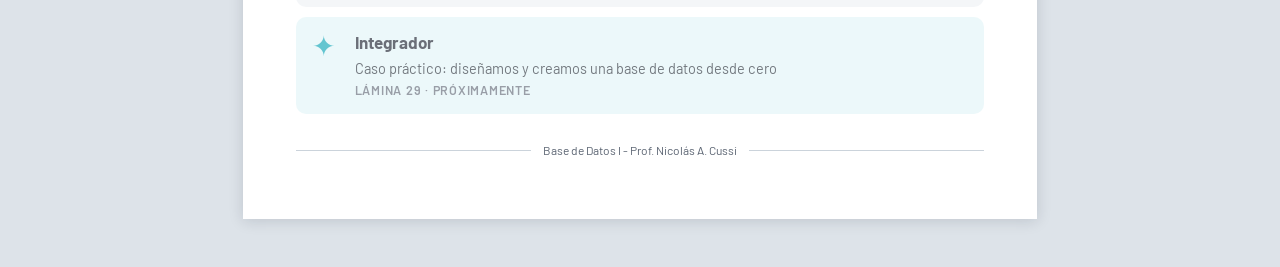
==== commit fe09835b: "estado inicial" ====
--- a/index.html
+++ b/index.html
@@ -4,7 +4,7 @@
   <meta charset="utf-8">
   <meta name="viewport" content="width=device-width, initial-scale=1">
   <title>Base de Datos I — Cuadernillo de actividades · Prof. Nicolás A. Cussi</title>
-  <meta name="description" content="Cuadernillo de actividades de Base de Datos I (5.º año), organizado en 9 TPs y un integrador. Técnico en Programación, C.T.P. “Olga B. de Arko”, Ushuaia.">
+  <meta name="description" content="Cuadernillo de actividades de Base de Datos I (5.º año), organizado en 9 TPs y un integrador. Bachillerato en Programación, Ushuaia.">
   <meta name="theme-color" content="#26C6D4">
   <link rel="preload" href="assets/fonts/barlow-condensed-latin-800-normal.woff2" as="font" type="font/woff2" crossorigin>
   <link rel="stylesheet" href="assets/css/estilos.css">
@@ -39,8 +39,8 @@
   </header>
 
   <p class="portada__datos">
-    <strong>Prof. Nicolás A. Cussi</strong> • Base de Datos I<br>
-    Técnico en Programación · C.T.P. “Olga B. de Arko” · Ushuaia
+    <strong>Base de Datos I</strong> • Prof. Nicolás A. Cussi<br>
+    Bachillerato Profesional Especializado en Programación · Ushuaia
   </p>
 
   <aside class="idea" aria-label="Cómo usar el cuadernillo">
--- a/assets/css/estilos.css
+++ b/assets/css/estilos.css
@@ -147,26 +147,31 @@
 
 /* --- Cabecera --- */
 .cab { display: flex; align-items: center; gap: 12px; }
-.cab__logo { width: 34px; height: 34px; color: var(--tinta); }
+.cab__logo { width: 34px; height: 34px; color: var(--tinta); flex: none; }
 .cab__marca {
   display: flex; flex-direction: column;
   padding-left: 12px; border-left: 1.5px solid var(--linea);
   line-height: 1.15;
 }
-.cab__marca b { font-size: 14px; font-weight: 700; letter-spacing: .02em; color: var(--tinta); }
+/* "BASES DE DATOS Y SQL" y "TRABAJO PRÁCTICO N°X" llevan siempre el mismo tamaño */
+.cab__marca b, .cab__lema {
+  font-size: 14px; font-weight: 700; letter-spacing: .02em; color: var(--tinta);
+  text-transform: uppercase; white-space: nowrap;
+}
 .cab__marca span { font-size: 11px; letter-spacing: .22em; color: var(--gris); }
-.cab__lema {
-  margin-left: auto; text-align: left;
-  font-size: 8.5px; font-weight: 600; letter-spacing: .2em; line-height: 1.5; color: var(--gris);
-  white-space: nowrap;
-}
-.cab__raya { width: 26px; height: 5px; background: var(--cian); flex: none; }
+.cab__lema { margin-left: auto; text-align: right; line-height: 1.15; }
+/* barra vertical del alto del bloque de texto (2 renglones de .cab__marca) */
+.cab__raya { width: 5px; height: 29px; background: var(--cian); flex: none; }
 .cab__marca + .cab__raya { margin-left: auto; }
-.cab__marca b { white-space: nowrap; }
 @media (max-width: 479px) {
   .cab { gap: 10px; }
-  .cab__lema { letter-spacing: .12em; }
-  .cab__lema + .cab__raya { display: none; }
+  .cab__marca b, .cab__lema { font-size: 13px; }
+  .cab__lema-n { display: block; }
+  .cab__raya { height: 30px; }
+}
+@media (max-width: 379px) {
+  .cab__marca b, .cab__lema { font-size: 12px; }
+  .cab__raya { height: 28px; }
 }
 
 /* --- Título --- */
@@ -547,7 +552,8 @@
 
   /* Tamaños para llenar la hoja A4 */
   .cab__logo { width: 40px; height: 40px; }
-  .cab__marca b { font-size: 15px; }
+  .cab__marca b, .cab__lema { font-size: 15px; }
+  .cab__raya { height: 31px; }
   .cab__marca span { font-size: 12px; }
   .texto { font-size: 18.5px; }
   .intro { padding: 16px 18px; gap: 18px; }
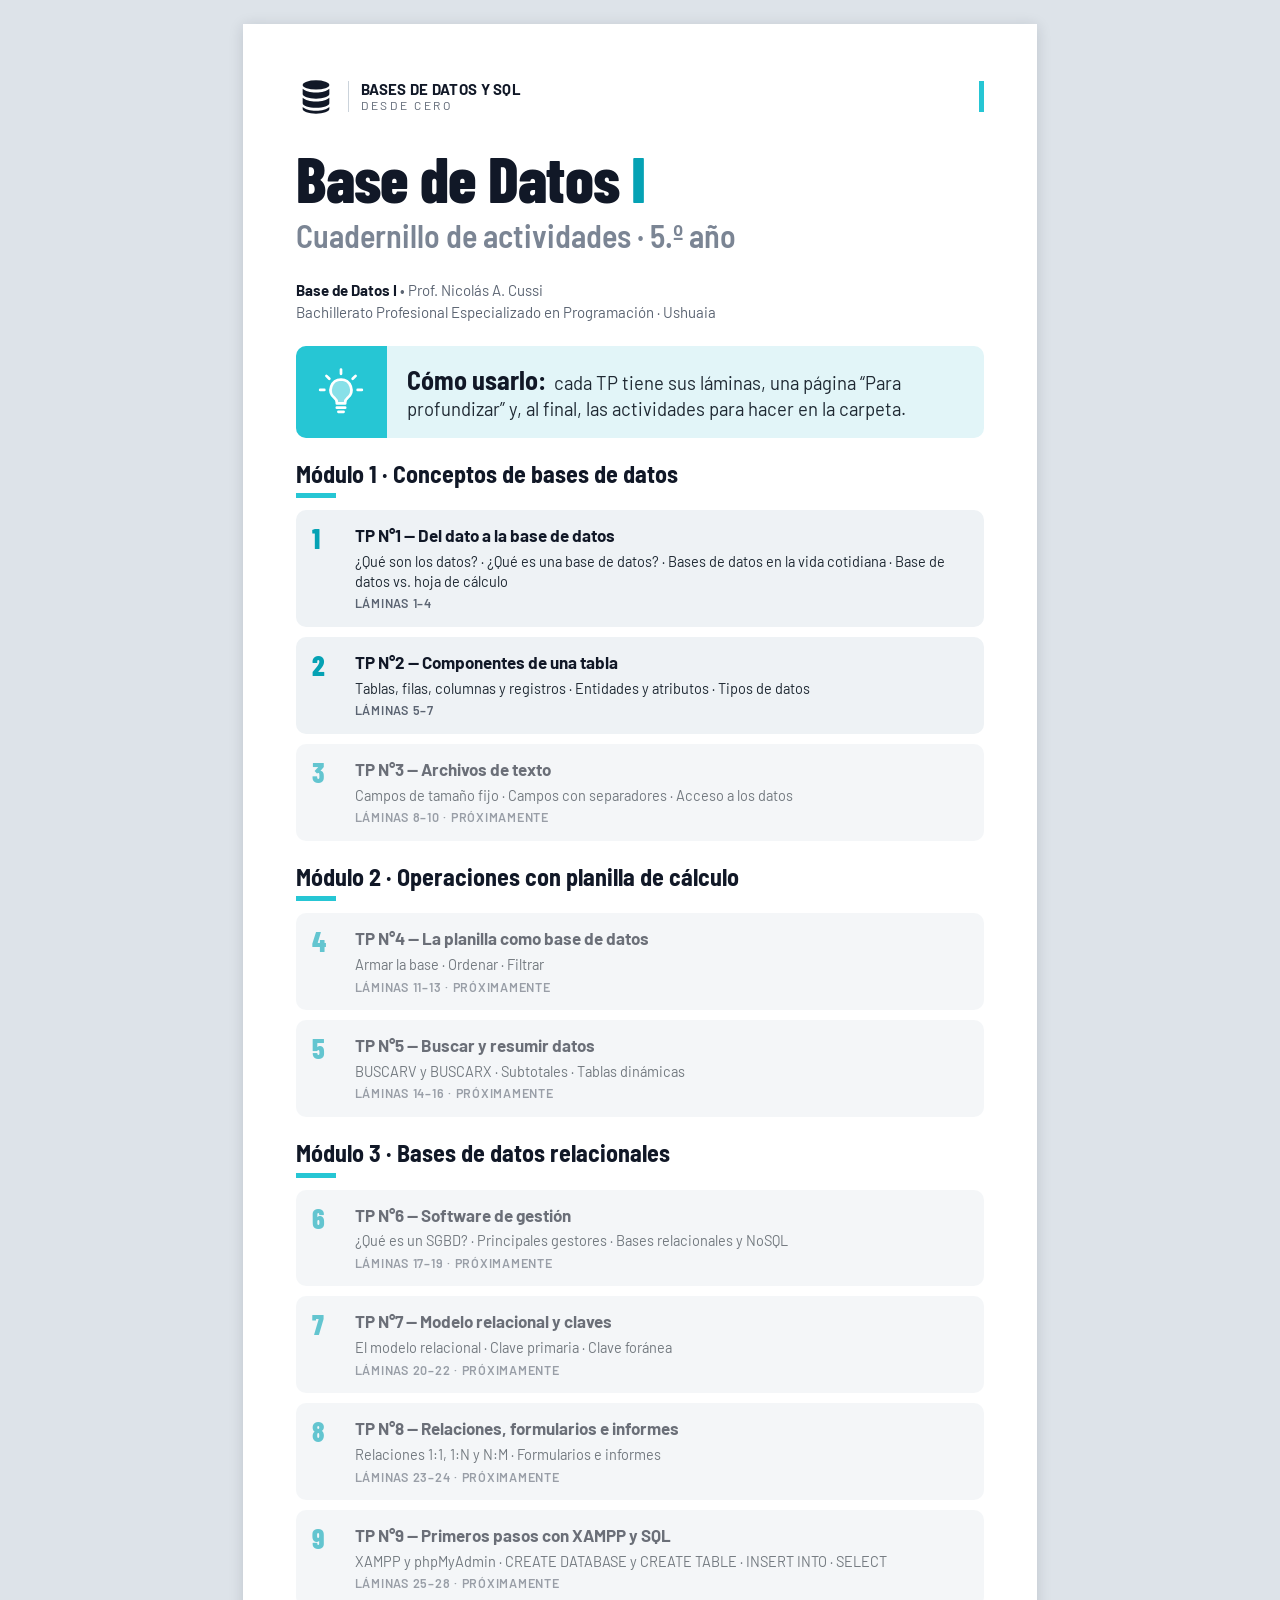
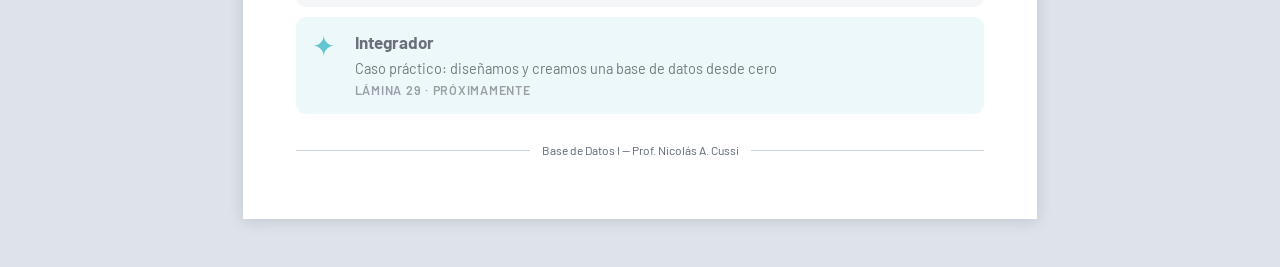
==== commit 1ebe618e: "Pie con guion largo y botón Índice igual al de PDF" ====
--- a/index.html
+++ b/index.html
@@ -154,7 +154,7 @@
 
   <footer class="pie">
     <span class="pie__linea"></span>
-    <span>Base de Datos I - Prof. Nicolás A. Cussi</span>
+    <span>Base de Datos I — Prof. Nicolás A. Cussi</span>
     <span class="pie__linea"></span>
   </footer>
 </main>
--- a/assets/css/estilos.css
+++ b/assets/css/estilos.css
@@ -93,10 +93,6 @@
   display: flex; align-items: center; gap: 10px;
   max-width: 210mm; margin: 0 auto; padding: 8px 16px;
 }
-.barra__volver {
-  text-decoration: none; font-weight: 600; font-size: 15px;
-  padding: 8px 4px; color: var(--tinta);
-}
 .barra__volver, .boton { flex: none; }
 .barra__titulo {
   flex: 1; min-width: 0; text-align: center;
@@ -113,7 +109,7 @@
   text-decoration: none; font-weight: 600; font-size: 14px;
   padding: 8px 12px; border-radius: 8px;
 }
-button.boton { border: 0; font-family: inherit; cursor: pointer; }
+button.boton { border: 0; font-family: inherit; line-height: inherit; cursor: pointer; }
 .boton:hover { background: #263244; }
 .boton svg { width: 18px; height: 18px; stroke: currentColor; fill: none; stroke-width: 2.2; stroke-linecap: round; stroke-linejoin: round; }
 
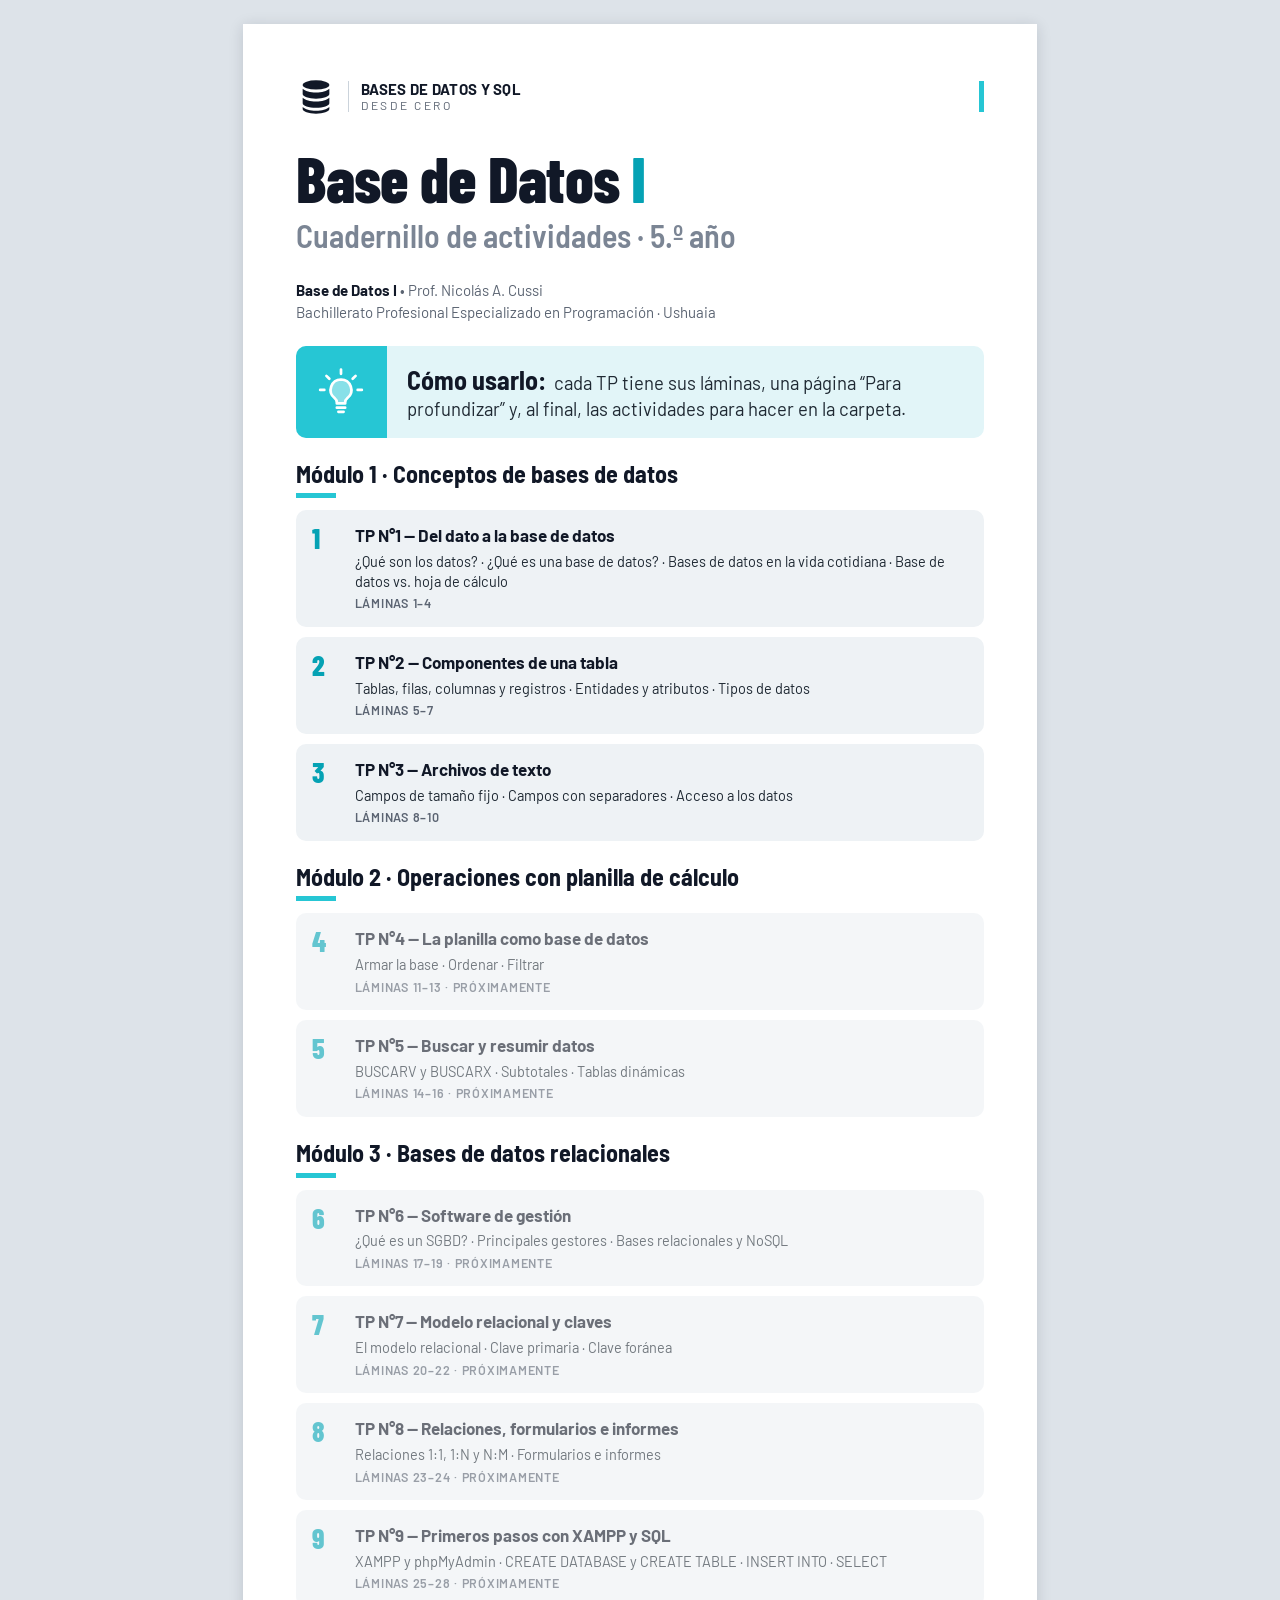
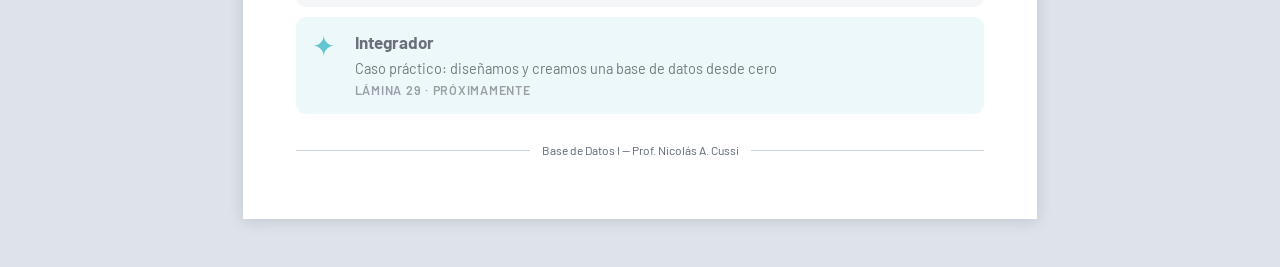
==== commit 1a0eb54d: "TP3: Archivos de texto (láminas 8 a 10) Campos de tamaño fijo, campos con separadores (CSV) y acceso" ====
--- a/index.html
+++ b/index.html
@@ -74,12 +74,12 @@
         </a>
       </li>
       <li>
-        <div class="tp tp--pronto">
+        <a class="tp" href="unidades/tp03.html">
           <span class="tp__num" aria-hidden="true">3</span>
           <span class="tp__titulo">TP N°3 — Archivos de texto</span>
           <span class="tp__temas">Campos de tamaño fijo · Campos con separadores · Acceso a los datos</span>
-          <span class="tp__meta">Láminas 8–10 · Próximamente</span>
-        </div>
+          <span class="tp__meta">Láminas 8–10 <span class="tp__visto" data-visto="3" hidden>· ✓ Visto</span></span>
+        </a>
       </li>
     </ul>
   </section>
--- a/assets/css/estilos.css
+++ b/assets/css/estilos.css
@@ -33,10 +33,15 @@
 
   --foco: #1E3A8A;          /* contorno de foco del teclado */
 
+  /* TP3: campos alternados dentro de un archivo de texto */
+  --campo-a: var(--cian-claro);
+  --campo-b: #DDE3E9;
+
   --radio: 10px;
   --fuente: "Barlow", system-ui, -apple-system, "Segoe UI", Roboto, sans-serif;
   --fuente-titulo: "Barlow Semi Condensed", "Barlow", system-ui, sans-serif;
   --fuente-titular: "Barlow Condensed", "Barlow Semi Condensed", system-ui, sans-serif;
+  --fuente-mono: ui-monospace, "Cascadia Mono", Consolas, "Liberation Mono", "Courier New", monospace;
 }
 
 /* ---------- Base ---------- */
@@ -462,6 +467,84 @@
 .act-tabla th, .act-tabla td { border: 1.5px solid var(--linea); padding: 5px 4px; text-align: left; height: 30px; }
 .act-tabla thead th { background: var(--cian-claro); font-weight: 700; color: var(--tinta); text-align: center; }
 .act-tabla tbody th { font-weight: 600; color: var(--tinta); }
+
+/* ==========================================================
+   TP3: archivos de texto, separadores y pseudocódigo
+   ========================================================== */
+code {
+  font-family: var(--fuente-mono); font-size: .9em; color: var(--tinta);
+  background: var(--blanco); border-radius: 4px; padding: 1px 5px; white-space: pre;
+}
+
+/* Ventana de un archivo (nombre arriba, contenido en monoespaciado) */
+.archivo {
+  width: fit-content; max-width: 100%; margin: 0;
+  background: var(--blanco); border: 1.5px solid var(--linea); border-radius: 8px; overflow: hidden;
+}
+.archivo__nombre {
+  background: var(--tinta); color: var(--blanco);
+  font-family: var(--fuente-mono); font-size: 13px; font-weight: 600; padding: 4px 12px;
+}
+.archivo__txt {
+  margin: 0; padding: 8px 14px 10px; overflow-x: auto;
+  font-family: var(--fuente-mono); font-size: 15px; line-height: 1.65; color: var(--tinta);
+}
+.archivo__regla, .archivo__n { color: var(--gris); }
+.archivo__n { user-select: none; }
+.archivo__enc { font-weight: 700; }
+.c-a { background: var(--campo-a); }
+.c-b { background: var(--campo-b); }
+/* espacios visibles: un punto por cada carácter */
+.esp {
+  background-image: radial-gradient(circle, var(--gris) 0 1.4px, transparent 1.9px);
+  background-size: 1ch 100%; background-repeat: repeat-x;
+}
+.sep { background: var(--cian); color: var(--tinta); border-radius: 3px; font-weight: 700; }
+
+/* Archivo + explicación (una columna en el celular, dos en pantalla ancha) */
+.archivo-ej { display: grid; gap: 12px; align-items: start; }
+.tabla-campos { text-align: left; }
+.tabla-campos th, .tabla-campos td { padding-left: 8px; }
+.tabla-campos tbody th { background: var(--blanco); border-top: 1px solid var(--linea); font-family: var(--fuente-mono); font-size: .95em; }
+.tabla-campos tbody td { border-left: 1px solid var(--linea); }
+.muestra { display: inline-block; width: 12px; height: 12px; margin-right: 7px; border: 1px solid var(--linea); border-radius: 2px; vertical-align: -1px; }
+.lista-txt { display: grid; gap: 6px; font-size: 16px; line-height: 1.35; }
+
+/* Separadores: carácter grande + ejemplo */
+.glifo { width: 48px; text-align: center; flex: none; }
+.glifo--bajo { transform: translateY(-.24em); }   /* coma y punto y coma: subirlos al centro */
+.glifo--alto { transform: translateY(.26em); }    /* comillas: bajarlas al centro */
+.comun code, .cuando code { display: block; width: fit-content; margin-top: 3px; }
+.comun code { background: var(--panel); }
+.comun--suelto li { background: var(--panel); }
+.sin-raya + .texto { margin-top: 8px; }
+
+/* Pseudocódigo con número de línea */
+.pseudo {
+  counter-reset: ln; display: grid;
+  background: var(--blanco); border-radius: 8px; padding: 8px 0;
+  font-family: var(--fuente-mono); font-size: 14px; line-height: 1.45; color: var(--tinta);
+}
+.pseudo li { counter-increment: ln; display: flex; align-items: baseline; gap: 10px; padding: 1px 10px 1px 0; }
+.pseudo li::before {
+  content: counter(ln); flex: none; width: 2.4em; padding-right: .6em; text-align: right;
+  color: var(--gris); border-right: 2px solid var(--panel-linea);
+}
+.pseudo__c { flex: 1; min-width: 0; }
+.pseudo .i1 .pseudo__c { padding-left: 2ch; }
+.pseudo .i2 .pseudo__c { padding-left: 4ch; }
+.pseudo b { font-weight: 700; }
+.pseudo__com { color: var(--gris); }
+.pseudo__paso {
+  flex: none; font-family: var(--fuente); font-size: 12px; font-weight: 700; letter-spacing: .04em;
+  background: var(--cian); color: var(--tinta); border-radius: 999px; padding: 1px 8px;
+}
+.pf__caja code { background: var(--panel); }
+.act__items .archivo { margin-top: 8px; }
+/* Actividad con un archivo al costado de las consignas (en pantalla ancha) */
+.act__cuerpo { display: grid; gap: 0 14px; align-items: start; }
+.act__cuerpo > .archivo, .act__archivos { margin-top: 9px; }
+.act__archivos { display: grid; gap: 8px; justify-items: start; }
 
 /* ==========================================================
    Pantallas medianas: secuencias horizontales
@@ -507,6 +590,8 @@
   .pf__cols { grid-template-columns: 1.25fr 1fr; gap: 14px; }
   .ejemplo { grid-template-columns: auto auto 1fr; }
   .ejemplo p { grid-column: auto; padding-left: 12px; border-left: 2px solid var(--panel-linea); }
+  .archivo-ej { grid-template-columns: auto 1fr; gap: 16px; }
+  .act__cuerpo { grid-template-columns: auto 1fr; }
 }
 
 /* ==========================================================
@@ -621,6 +706,19 @@
   .act-tabla--datos th, .act-tabla--datos td { padding: 4px 6px; }
   .senalada { padding: 10px 16px; }
   .ambitos--4 .tarjeta { padding-bottom: 8px; }
+
+  /* TP3: archivos de texto y pseudocódigo */
+  .archivo__txt { font-size: 16px; }
+  .archivo--grande .archivo__txt { font-size: 20px; }
+  .archivo--grande .archivo__nombre { font-size: 14px; }
+  .tabla-campos { font-size: 17px; }
+  .tabla-campos td, .tabla-campos tbody th { padding: 7px 8px; }
+  .lista-txt { font-size: 17px; }
+  .pseudo { font-size: 15.5px; }
+  .act .archivo__txt { font-size: 14.5px; line-height: 1.5; padding: 6px 12px 8px; }
+  .comun--suelto { grid-template-columns: repeat(3, minmax(0, 1fr)); }
+  .comun--suelto li { padding: 10px 12px; gap: 10px; font-size: 18px; }
+  .comun--suelto .glifo, .comun--suelto .ico { width: 40px; }
 }
 
 /* ==========================================================
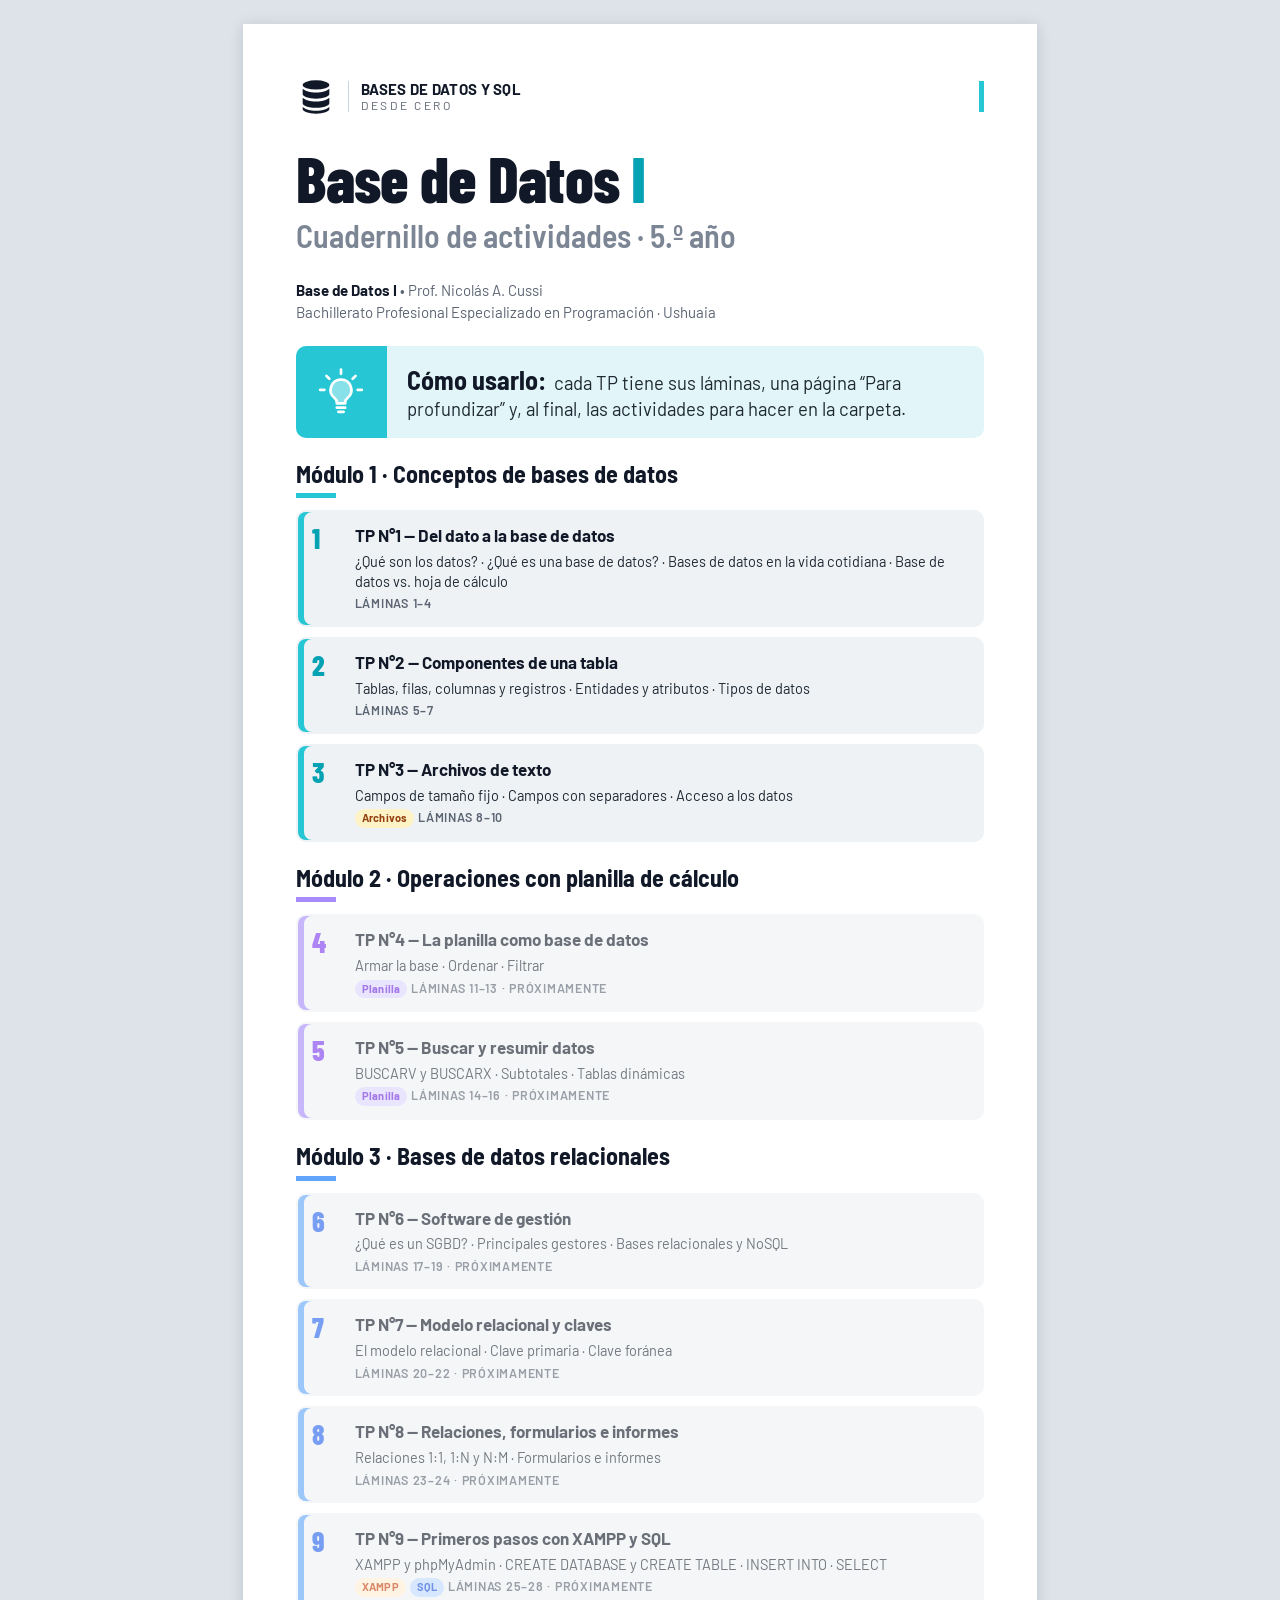
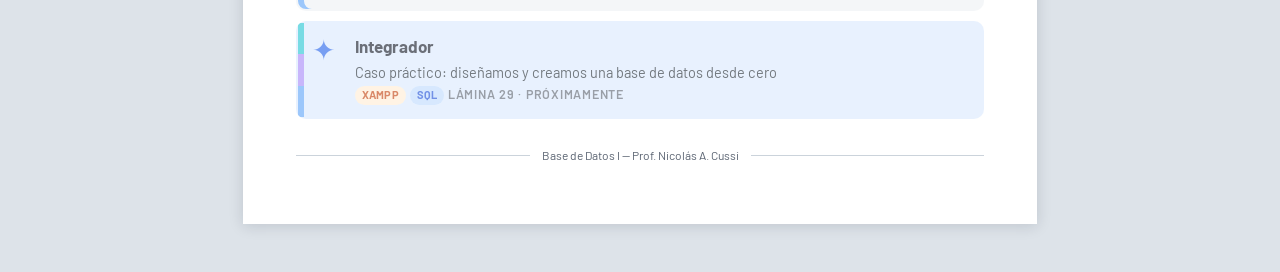
==== commit c4e034d6: "Colores: variables de acento por módulo y portada - --cian* pasa a --acento*; colores de planilla, S" ====
--- a/index.html
+++ b/index.html
@@ -54,7 +54,7 @@
     <p><strong>Cómo usarlo:</strong> cada TP tiene sus láminas, una página “Para profundizar” y, al final, las actividades para hacer en la carpeta.</p>
   </aside>
 
-  <section class="bloque" id="indice" aria-labelledby="b1">
+  <section class="bloque modulo-1" id="indice" aria-labelledby="b1">
     <h2 class="subtitulo" id="b1">Módulo 1 · Conceptos de bases de datos</h2>
     <ul class="lista-tp">
       <li>
@@ -78,13 +78,13 @@
           <span class="tp__num" aria-hidden="true">3</span>
           <span class="tp__titulo">TP N°3 — Archivos de texto</span>
           <span class="tp__temas">Campos de tamaño fijo · Campos con separadores · Acceso a los datos</span>
-          <span class="tp__meta">Láminas 8–10 <span class="tp__visto" data-visto="3" hidden>· ✓ Visto</span></span>
+          <span class="tp__meta"><span class="etq etq--archivo">Archivos</span> Láminas 8–10 <span class="tp__visto" data-visto="3" hidden>· ✓ Visto</span></span>
         </a>
       </li>
     </ul>
   </section>
 
-  <section class="bloque" aria-labelledby="b2">
+  <section class="bloque modulo-2" aria-labelledby="b2">
     <h2 class="subtitulo" id="b2">Módulo 2 · Operaciones con planilla de cálculo</h2>
     <ul class="lista-tp">
       <li>
@@ -92,7 +92,7 @@
           <span class="tp__num" aria-hidden="true">4</span>
           <span class="tp__titulo">TP N°4 — La planilla como base de datos</span>
           <span class="tp__temas">Armar la base · Ordenar · Filtrar</span>
-          <span class="tp__meta">Láminas 11–13 · Próximamente</span>
+          <span class="tp__meta"><span class="etq etq--planilla">Planilla</span> Láminas 11–13 · Próximamente</span>
         </div>
       </li>
       <li>
@@ -100,13 +100,13 @@
           <span class="tp__num" aria-hidden="true">5</span>
           <span class="tp__titulo">TP N°5 — Buscar y resumir datos</span>
           <span class="tp__temas">BUSCARV y BUSCARX · Subtotales · Tablas dinámicas</span>
-          <span class="tp__meta">Láminas 14–16 · Próximamente</span>
+          <span class="tp__meta"><span class="etq etq--planilla">Planilla</span> Láminas 14–16 · Próximamente</span>
         </div>
       </li>
     </ul>
   </section>
 
-  <section class="bloque" aria-labelledby="b3">
+  <section class="bloque modulo-3" aria-labelledby="b3">
     <h2 class="subtitulo" id="b3">Módulo 3 · Bases de datos relacionales</h2>
     <ul class="lista-tp">
       <li>
@@ -138,7 +138,7 @@
           <span class="tp__num" aria-hidden="true">9</span>
           <span class="tp__titulo">TP N°9 — Primeros pasos con XAMPP y SQL</span>
           <span class="tp__temas">XAMPP y phpMyAdmin · CREATE DATABASE y CREATE TABLE · INSERT INTO · SELECT</span>
-          <span class="tp__meta">Láminas 25–28 · Próximamente</span>
+          <span class="tp__meta"><span class="etq etq--xampp">XAMPP</span> <span class="etq etq--sql">SQL</span> Láminas 25–28 · Próximamente</span>
         </div>
       </li>
       <li>
@@ -146,7 +146,7 @@
           <span class="tp__num" aria-hidden="true">✦</span>
           <span class="tp__titulo">Integrador</span>
           <span class="tp__temas">Caso práctico: diseñamos y creamos una base de datos desde cero</span>
-          <span class="tp__meta">Lámina 29 · Próximamente</span>
+          <span class="tp__meta"><span class="etq etq--xampp">XAMPP</span> <span class="etq etq--sql">SQL</span> Lámina 29 · Próximamente</span>
         </div>
       </li>
     </ul>
--- a/assets/css/estilos.css
+++ b/assets/css/estilos.css
@@ -16,11 +16,35 @@
 
 /* ---------- Paleta (detectada del PDF) ---------- */
 :root {
-  /* Identidad del cuadernillo */
-  --cian: #26C6D4;          /* acento: íconos, barras, flechas, recuadros */
-  --cian-numero: #05A2B4;   /* número de cada título (ajustado: 3:1 sobre blanco) */
-  --cian-claro: #CDEFF4;    /* encabezados de tarjetas */
-  --cian-suave: #E2F5F8;    /* fondo de "Idea clave" */
+  /* Identidad del cuadernillo. El acento es el cian del Módulo 1;
+     .modulo-2 y .modulo-3 lo cambian por el color de su módulo */
+  --conceptos: #26C6D4;     /* cian del Módulo 1 (también en la franja del Integrador) */
+  --acento: var(--conceptos); /* acento: íconos, barras, flechas, recuadros */
+  --acento-numero: #05A2B4; /* número de cada título (ajustado: 3:1 sobre blanco) */
+  --acento-claro: #CDEFF4;  /* encabezados de tarjetas */
+  --acento-suave: #E2F5F8;  /* fondo de "Idea clave" */
+  /* Texto de color sobre blanco o sobre el tono claro (el cian de acento no sirve para texto chico) */
+  --acento-texto: #0B6B7A;  /* 6,2:1 */
+
+  /* Colores con significado propio */
+  --planilla: #A78BFA; --planilla-numero: #7C3AED; --planilla-texto: #6D28D9; --planilla-claro: #DDD6FE; --planilla-suave: #EDE9FE;
+  --sql: #60A5FA;      --sql-numero: #2563EB;      --sql-texto: #1D4ED8;      --sql-claro: #BFDBFE;      --sql-suave: #DBEAFE;
+  --archivo: #F59E0B;  --archivo-texto: #92400E;   --archivo-claro: #FEF3C7;  --archivo-linea: #FDE68A;
+  --naranja: #EA580C;  --naranja-texto: #C2410C;   --naranja-claro: #FFEDD5;
+  --ok: #15803D;       --ok-oscuro: #166534;       --ok-claro: #DCFCE7;
+
+  /* Ventanas: los tres puntos */
+  --punto-rojo: #FF5F57; --punto-amarillo: #FEBC2E; --punto-verde: #28C840;
+
+  /* Código en pantalla (fondo --consola-fondo; todos 5:1 o más) */
+  --consola-fondo: #1E293B; --cod-texto: #E2E8F0;
+  --cod-etq: #FB7185;  /* rosa: palabras clave (MIENTRAS, SI, SELECT…) */
+  --cod-atr: #A3E635;  /* lima: nombres de campos y tablas */
+  --cod-str: #FDE047;  /* amarillo: textos entre comillas */
+  --cod-com: #94A3B8;  /* gris azulado, en cursiva: comentarios */
+  --cod-num: #C084FC;  /* violeta: números */
+  --cod-fun: #67E8F9;  /* cian: acciones (abrir, leer, mostrar) y funciones */
+
   --panel: #EEF2F5;         /* recuadros grises */
   --panel-linea: #C9E9EE;   /* divisor dentro de recuadros */
   --blanco: #FFFFFF;
@@ -34,7 +58,7 @@
   --foco: #1E3A8A;          /* contorno de foco del teclado */
 
   /* TP3: campos alternados dentro de un archivo de texto */
-  --campo-a: var(--cian-claro);
+  --campo-a: var(--acento-claro);
   --campo-b: #DDE3E9;
 
   --radio: 10px;
@@ -43,6 +67,11 @@
   --fuente-titular: "Barlow Condensed", "Barlow Semi Condensed", system-ui, sans-serif;
   --fuente-mono: ui-monospace, "Cascadia Mono", Consolas, "Liberation Mono", "Courier New", monospace;
 }
+
+/* Acento por módulo: clase en el <body> de cada TP (o en cada bloque de la portada).
+   modulo-1 no cambia nada: usa el cian de :root */
+.modulo-2 { --acento: var(--planilla); --acento-numero: var(--planilla-numero); --acento-texto: var(--planilla-texto); --acento-claro: var(--planilla-claro); --acento-suave: var(--planilla-suave); --panel-linea: var(--planilla-claro); }
+.modulo-3 { --acento: var(--sql); --acento-numero: var(--sql-numero); --acento-texto: var(--sql-texto); --acento-claro: var(--sql-claro); --acento-suave: var(--sql-suave); --panel-linea: var(--sql-claro); }
 
 /* ---------- Base ---------- */
 *, *::before, *::after { box-sizing: border-box; }
@@ -77,7 +106,7 @@
 .ico {
   width: 48px; height: 48px; flex: none;
   color: var(--tinta);
-  --ac: var(--cian);
+  --ac: var(--acento);
   fill: none; stroke: currentColor; stroke-width: 2.6;
   stroke-linecap: round; stroke-linejoin: round;
 }
@@ -130,7 +159,7 @@
   padding: 6px 12px; border-radius: 999px;
   background: var(--panel); color: var(--tinta);
 }
-.partes a[aria-current="true"] { background: var(--cian-claro); box-shadow: inset 0 -3px 0 var(--cian); }
+.partes a[aria-current="true"] { background: var(--acento-claro); box-shadow: inset 0 -3px 0 var(--acento); }
 
 /* ==========================================================
    Lámina (una página del cuadernillo)
@@ -162,7 +191,7 @@
 .cab__marca span { font-size: 11px; letter-spacing: .22em; color: var(--gris); }
 .cab__lema { margin-left: auto; text-align: right; line-height: 1.15; }
 /* barra vertical del alto del bloque de texto (2 renglones de .cab__marca) */
-.cab__raya { width: 5px; height: 29px; background: var(--cian); flex: none; }
+.cab__raya { width: 5px; height: 29px; background: var(--acento); flex: none; }
 .cab__marca + .cab__raya { margin-left: auto; }
 @media (max-width: 479px) {
   .cab { gap: 10px; }
@@ -181,7 +210,7 @@
   font-size: clamp(34px, 9.6vw, 56px); line-height: 1; letter-spacing: -.008em;
   color: var(--tinta);
 }
-.tit__num { color: var(--cian-numero); font-weight: 800; margin-right: .12em; }
+.tit__num { color: var(--acento-numero); font-weight: 800; margin-right: .12em; }
 .tit__sub {
   margin-top: 4px;
   font-family: var(--fuente-titulo); font-weight: 600;
@@ -201,7 +230,7 @@
   line-height: 1.15;
 }
 .subtitulo::after {
-  content: ""; display: block; width: 40px; height: 5px; margin-top: 6px; background: var(--cian);
+  content: ""; display: block; width: 40px; height: 5px; margin-top: 6px; background: var(--acento);
 }
 .panel__cab { display: flex; align-items: flex-start; justify-content: space-between; gap: 12px; margin-bottom: 14px; }
 .panel__nota {
@@ -224,7 +253,7 @@
 .secuencia > li { position: relative; }
 .secuencia > li:not(:last-child)::after {
   content: ""; position: absolute; left: 50%; bottom: -21px;
-  width: 18px; height: 16px; background: var(--cian);
+  width: 18px; height: 16px; background: var(--acento);
   clip-path: polygon(0 32%, 52% 32%, 52% 0, 100% 50%, 52% 100%, 52% 68%, 0 68%);
   transform: translateX(-50%) rotate(90deg);
 }
@@ -246,7 +275,7 @@
 }
 .tarjeta__cab {
   align-self: stretch;
-  background: var(--cian-claro); border-radius: 6px;
+  background: var(--acento-claro); border-radius: 6px;
   font-family: var(--fuente); font-weight: 700; font-size: 18px; color: var(--tinta);
   padding: 6px 8px;
 }
@@ -299,7 +328,7 @@
   background: var(--panel); border-radius: 6px; padding: 9px 6px;
   font-size: 15px; line-height: 1.2; text-align: center; font-weight: 400;
 }
-.tabla-comp thead th { background: var(--cian-claro); font-weight: 700; color: var(--tinta); font-size: 16px; }
+.tabla-comp thead th { background: var(--acento-claro); font-weight: 700; color: var(--tinta); font-size: 16px; }
 .tabla-comp thead th:first-child, .tabla-comp tbody th { width: 36%; }
 .tabla-comp tbody th { text-align: left; font-weight: 700; color: var(--tinta); }
 .tabla-comp tbody th span { display: flex; align-items: center; gap: 8px; }
@@ -321,19 +350,19 @@
   background: var(--blanco); font-size: 16px; line-height: 1.2; text-align: center;
 }
 .tabla-ej caption {
-  background: var(--cian); color: var(--tinta); border-radius: 8px 8px 0 0;
+  background: var(--acento); color: var(--tinta); border-radius: 8px 8px 0 0;
   font-weight: 700; font-size: 19px; letter-spacing: .05em; padding: 5px;
 }
-.tabla-ej th { background: var(--cian-claro); color: var(--tinta); font-weight: 700; padding: 7px 4px; }
+.tabla-ej th { background: var(--acento-claro); color: var(--tinta); font-weight: 700; padding: 7px 4px; }
 .tabla-ej td { padding: 6px 4px; border-top: 1px solid var(--linea); }
 .tabla-ej th + th, .tabla-ej td + td { border-left: 1px solid var(--linea); }
-.tabla-ej .marca-col { border: 3px solid var(--cian); background: var(--cian-suave); }
-.tabla-ej .marca-fila { border: 3px solid var(--cian); }
-.tabla-ej .marca-fila td { background: var(--cian-claro); }
+.tabla-ej .marca-col { border: 3px solid var(--acento); background: var(--acento-suave); }
+.tabla-ej .marca-fila { border: 3px solid var(--acento); }
+.tabla-ej .marca-fila td { background: var(--acento-claro); }
 .senal { display: grid; grid-template-columns: auto 1fr; align-items: center; gap: 4px 10px; }
 .senal b {
   position: relative; justify-self: start;
-  background: var(--cian); color: var(--tinta); border-radius: 6px;
+  background: var(--acento); color: var(--tinta); border-radius: 6px;
   font-weight: 700; font-size: 16px; padding: 4px 12px;
 }
 .senal p { font-size: 15px; line-height: 1.3; }
@@ -347,7 +376,7 @@
 .entidades .tarjeta { gap: 6px; padding-bottom: 10px; }
 .tarjeta .tarjeta__rotulo { font-size: 16px; }
 .chips { align-self: stretch; display: grid; grid-template-columns: 1fr 1fr; gap: 6px; padding: 0 4px; }
-.chips li { background: var(--cian-suave); border-radius: 6px; padding: 5px 4px; font-size: 16px; text-align: center; }
+.chips li { background: var(--acento-suave); border-radius: 6px; padding: 5px 4px; font-size: 16px; text-align: center; }
 
 /* ¿Cómo reconocerlos? (dos definiciones con ejemplo) */
 .reconocer { display: grid; gap: 10px; }
@@ -361,8 +390,8 @@
   font-family: var(--fuente-titular); font-weight: 800; font-size: 44px; line-height: 48px;
   letter-spacing: .03em; color: var(--tinta);
 }
-.tipo__valor--cian { color: var(--cian-numero); }
-.tipo__valor span { color: var(--cian); }
+.tipo__valor--acento { color: var(--acento-numero); }
+.tipo__valor span { color: var(--acento); }
 
 /* Tabla con datos dentro de una actividad */
 .act-tabla caption { text-align: left; font-weight: 700; letter-spacing: .05em; color: var(--tinta); padding-bottom: 4px; }
@@ -373,7 +402,7 @@
 .pf-grid { display: grid; gap: 12px; }
 .pf {
   display: grid; gap: 8px;
-  background: var(--panel); border-radius: 12px; border-left: 6px solid var(--cian);
+  background: var(--panel); border-radius: 12px; border-left: 6px solid var(--acento);
   padding: 14px 14px 14px 16px;
 }
 .pf__etiqueta { font-size: 10px; font-weight: 700; letter-spacing: .16em; text-transform: uppercase; color: var(--gris); }
@@ -384,18 +413,18 @@
 .pf__caja { background: var(--blanco); border-radius: 8px; padding: 10px 12px; display: grid; gap: 6px; }
 .pf__caja h4 {
   font-size: 11px; font-weight: 700; letter-spacing: .14em; text-transform: uppercase; color: var(--gris);
-  padding-bottom: 5px; border-bottom: 3px solid var(--cian); justify-self: start;
+  padding-bottom: 5px; border-bottom: 3px solid var(--acento); justify-self: start;
 }
 .pf__lista { display: grid; gap: 5px; }
 .pf__lista li { position: relative; padding-left: 16px; }
-.pf__lista li::before { content: ""; position: absolute; left: 0; top: .5em; width: 7px; height: 7px; background: var(--cian); border-radius: 2px; }
+.pf__lista li::before { content: ""; position: absolute; left: 0; top: .5em; width: 7px; height: 7px; background: var(--acento); border-radius: 2px; }
 
 /* Idea clave */
 .idea {
   display: grid; grid-template-columns: 64px 1fr; align-items: stretch;
-  background: var(--cian-suave); border-radius: var(--radio); overflow: hidden;
-}
-.idea__ico { display: flex; align-items: center; justify-content: center; background: var(--cian); }
+  background: var(--acento-suave); border-radius: var(--radio); overflow: hidden;
+}
+.idea__ico { display: flex; align-items: center; justify-content: center; background: var(--acento); }
 .idea__ico .ico { color: var(--blanco); --ac: rgba(255, 255, 255, .45); width: 40px; height: 40px; }
 .idea p { padding: 12px 14px; font-size: 16.5px; line-height: 1.35; align-self: center; }
 .idea strong { font-family: var(--fuente-titulo); font-size: 21px; margin-right: 4px; }
@@ -416,7 +445,7 @@
    ========================================================== */
 .act-banda {
   display: flex; align-items: center; gap: 14px;
-  background: var(--cian); color: var(--tinta);
+  background: var(--acento); color: var(--tinta);
   border-radius: var(--radio); padding: 12px 16px;
 }
 .act-banda .ico { --ac: var(--blanco); width: 40px; height: 40px; }
@@ -428,7 +457,7 @@
   padding-left: 12px; border-left: 1.5px solid rgba(17, 24, 39, .35);
 }
 .consigna {
-  background: var(--cian-suave); border-radius: var(--radio);
+  background: var(--acento-suave); border-radius: var(--radio);
   padding: 12px 16px; font-size: 16.5px; line-height: 1.4;
 }
 .consigna strong { font-family: var(--fuente-titulo); font-size: 19px; margin-right: 2px; }
@@ -443,10 +472,10 @@
 .act__num {
   flex: none; display: inline-flex; align-items: center; justify-content: center;
   min-width: 34px; height: 30px; padding: 0 6px; border-radius: 7px;
-  background: var(--cian); color: var(--tinta);
+  background: var(--acento); color: var(--tinta);
   font-family: var(--fuente-titular); font-weight: 800; font-size: 21px;
 }
-.act__caso { margin-top: 9px; font-size: 16px; line-height: 1.4; padding-left: 12px; border-left: 3px solid var(--cian); }
+.act__caso { margin-top: 9px; font-size: 16px; line-height: 1.4; padding-left: 12px; border-left: 3px solid var(--acento); }
 .act__items { margin-top: 9px; display: grid; gap: 6px; }
 .act__items > li {
   display: grid; grid-template-columns: 30px 1fr; gap: 10px; align-items: start;
@@ -454,19 +483,40 @@
   font-size: 16px; line-height: 1.38;
 }
 .act__letra {
-  background: var(--cian-claro); border-radius: 6px; text-align: center;
+  background: var(--acento-claro); border-radius: 6px; text-align: center;
   font-weight: 700; color: var(--tinta); font-size: 15px; line-height: 1.5;
 }
 .act__frases { margin-top: 5px; display: grid; gap: 3px; }
 .act__frases li { position: relative; padding-left: 16px; }
-.act__frases li::before { content: ""; position: absolute; left: 0; top: .5em; width: 7px; height: 7px; background: var(--cian); border-radius: 2px; }
+.act__frases li::before { content: ""; position: absolute; left: 0; top: .5em; width: 7px; height: 7px; background: var(--acento); border-radius: 2px; }
 .act-tabla {
   width: calc(100% + 40px); margin: 7px 0 0 -40px;   /* en el celular ocupa todo el ancho del ítem */
   border-collapse: collapse; table-layout: auto; font-size: 12.5px;
 }
 .act-tabla th, .act-tabla td { border: 1.5px solid var(--linea); padding: 5px 4px; text-align: left; height: 30px; }
-.act-tabla thead th { background: var(--cian-claro); font-weight: 700; color: var(--tinta); text-align: center; }
+.act-tabla thead th { background: var(--acento-claro); font-weight: 700; color: var(--tinta); text-align: center; }
 .act-tabla tbody th { font-weight: 600; color: var(--tinta); }
+
+/* Parte 2 · en la computadora (solo TPs prácticos: 4, 5, 9 e integrador) */
+.lamina--compu .act-banda { background: var(--ok); color: var(--blanco); }
+.lamina--compu .act-banda .ico { color: var(--blanco); --ac: var(--ok-oscuro); }
+.lamina--compu .act-banda__parte { border-left-color: rgba(255, 255, 255, .5); }
+.lamina--compu .act__num { background: var(--ok); color: var(--blanco); }
+.lamina--compu .act__letra, .lamina--compu .consigna { background: var(--ok-claro); }
+
+/* Recuadros "Importante" y "Recomendación" (solo en láminas nuevas y "Para profundizar") */
+.nota { display: grid; gap: 4px; border-radius: var(--radio); padding: 12px 14px 12px 18px; }
+.nota h3 { font-family: var(--fuente-titulo); font-weight: 700; font-size: 19px; line-height: 1.2; }
+.nota p { font-size: 16px; line-height: 1.4; }
+.nota--importante { background: var(--naranja-claro); box-shadow: inset 4px 0 0 var(--naranja); }
+.nota--importante h3 { color: var(--naranja-texto); }
+.nota--importante .tit-ico { --ac: var(--naranja-texto); }
+.nota--consejo, .pf__caja--consejo { background: var(--ok-claro); box-shadow: inset 4px 0 0 var(--ok); }
+.pf__caja--consejo { padding-left: 16px; }
+.nota--consejo h3, .pf__caja--consejo h4 { color: var(--ok); }
+.pf__caja--consejo h4 { border-bottom-color: var(--ok); }
+.nota--consejo .tit-ico, .pf__caja--consejo .tit-ico { --ac: var(--ok); }
+.tit-ico { display: inline-block; width: 1.2em; height: 1.2em; margin-right: 6px; vertical-align: -.25em; }
 
 /* ==========================================================
    TP3: archivos de texto, separadores y pseudocódigo
@@ -499,7 +549,7 @@
   background-image: radial-gradient(circle, var(--gris) 0 1.4px, transparent 1.9px);
   background-size: 1ch 100%; background-repeat: repeat-x;
 }
-.sep { background: var(--cian); color: var(--tinta); border-radius: 3px; font-weight: 700; }
+.sep { background: var(--acento); color: var(--tinta); border-radius: 3px; font-weight: 700; }
 
 /* Archivo + explicación (una columna en el celular, dos en pantalla ancha) */
 .archivo-ej { display: grid; gap: 12px; align-items: start; }
@@ -537,7 +587,7 @@
 .pseudo__com { color: var(--gris); }
 .pseudo__paso {
   flex: none; font-family: var(--fuente); font-size: 12px; font-weight: 700; letter-spacing: .04em;
-  background: var(--cian); color: var(--tinta); border-radius: 999px; padding: 1px 8px;
+  background: var(--acento); color: var(--tinta); border-radius: 999px; padding: 1px 8px;
 }
 .pf__caja code { background: var(--panel); }
 .act__items .archivo { margin-top: 8px; }
@@ -578,7 +628,7 @@
   .senal--fila, .senal--tabla { grid-template-columns: 1fr; }
   .senal--tabla b { justify-self: center; }
   .senal--tabla p { text-align: center; }
-  .senal b::after { content: ""; position: absolute; background: var(--cian); width: 14px; height: 14px; }
+  .senal b::after { content: ""; position: absolute; background: var(--acento); width: 14px; height: 14px; }
   .senal--fila b::after { right: -13px; top: 50%; transform: translateY(-50%); clip-path: polygon(0 0, 100% 50%, 0 100%); }
   .senal--tabla b::after { left: -13px; top: 50%; transform: translateY(-50%); clip-path: polygon(100% 0, 0 50%, 100% 100%); }
   .senal--col b::after { left: 50%; top: -15px; transform: translateX(-50%); clip-path: polygon(50% 0, 100% 100%, 0 100%); }
@@ -749,7 +799,7 @@
   font-family: var(--fuente-titular); font-weight: 800;
   font-size: clamp(38px, 11vw, 64px); line-height: .98; color: var(--tinta); letter-spacing: -.015em;
 }
-.portada__hero h1 span { color: var(--cian-numero); }
+.portada__hero h1 span { color: var(--acento-numero); }
 .portada__hero .tit__sub { margin-top: 8px; }
 .portada__datos { font-size: 15px; color: var(--gris); line-height: 1.5; }
 .portada__datos strong { color: var(--tinta); }
@@ -761,18 +811,32 @@
   background: var(--panel); border-radius: var(--radio); padding: 12px 14px;
   text-decoration: none; color: var(--texto);
   border: 2px solid transparent;
-}
-a.tp:hover { border-color: var(--cian); }
+  box-shadow: inset 6px 0 0 var(--acento);   /* franja del color del módulo */
+}
+a.tp:hover { border-color: var(--acento); }
 .tp__num {
   grid-row: span 3;
   font-family: var(--fuente-titular); font-weight: 800; font-size: 28px; line-height: 1;
-  color: var(--cian-numero); min-width: 2.2ch;
+  color: var(--acento-numero); min-width: 2.2ch;
 }
 .tp__titulo { font-weight: 700; font-size: 17px; color: var(--tinta); }
 .tp__temas { font-size: 14.5px; line-height: 1.35; }
 .tp__meta { font-size: 12.5px; font-weight: 600; letter-spacing: .06em; text-transform: uppercase; color: var(--gris); }
 .tp--pronto { opacity: .62; }
-.tp--integrador { background: var(--cian-suave); }
+/* Integrador: franja con los tres colores de módulo, en bandas con corte neto */
+.tp--integrador {
+  box-shadow: none;
+  background: linear-gradient(var(--conceptos) 0 33.34%, var(--planilla) 0 66.67%, var(--sql) 0) left / 6px 100% no-repeat, var(--acento-suave);
+}
+/* Etiquetas de la herramienta que se usa (Archivos, Planilla, XAMPP, SQL) */
+.etq {
+  display: inline-block; font-size: 11px; font-weight: 700; letter-spacing: .02em; text-transform: none;
+  padding: 1px 7px; border-radius: 999px; line-height: 1.5;
+}
+.etq--archivo  { background: var(--archivo-claro);  color: var(--archivo-texto); }
+.etq--planilla { background: var(--planilla-claro); color: var(--planilla-texto); }
+.etq--xampp    { background: var(--naranja-claro);  color: var(--naranja-texto); }
+.etq--sql      { background: var(--sql-claro);      color: var(--sql-texto); }
 .tp__visto { color: #0F766E; }
 .tp__visto[hidden] { display: none; }
 
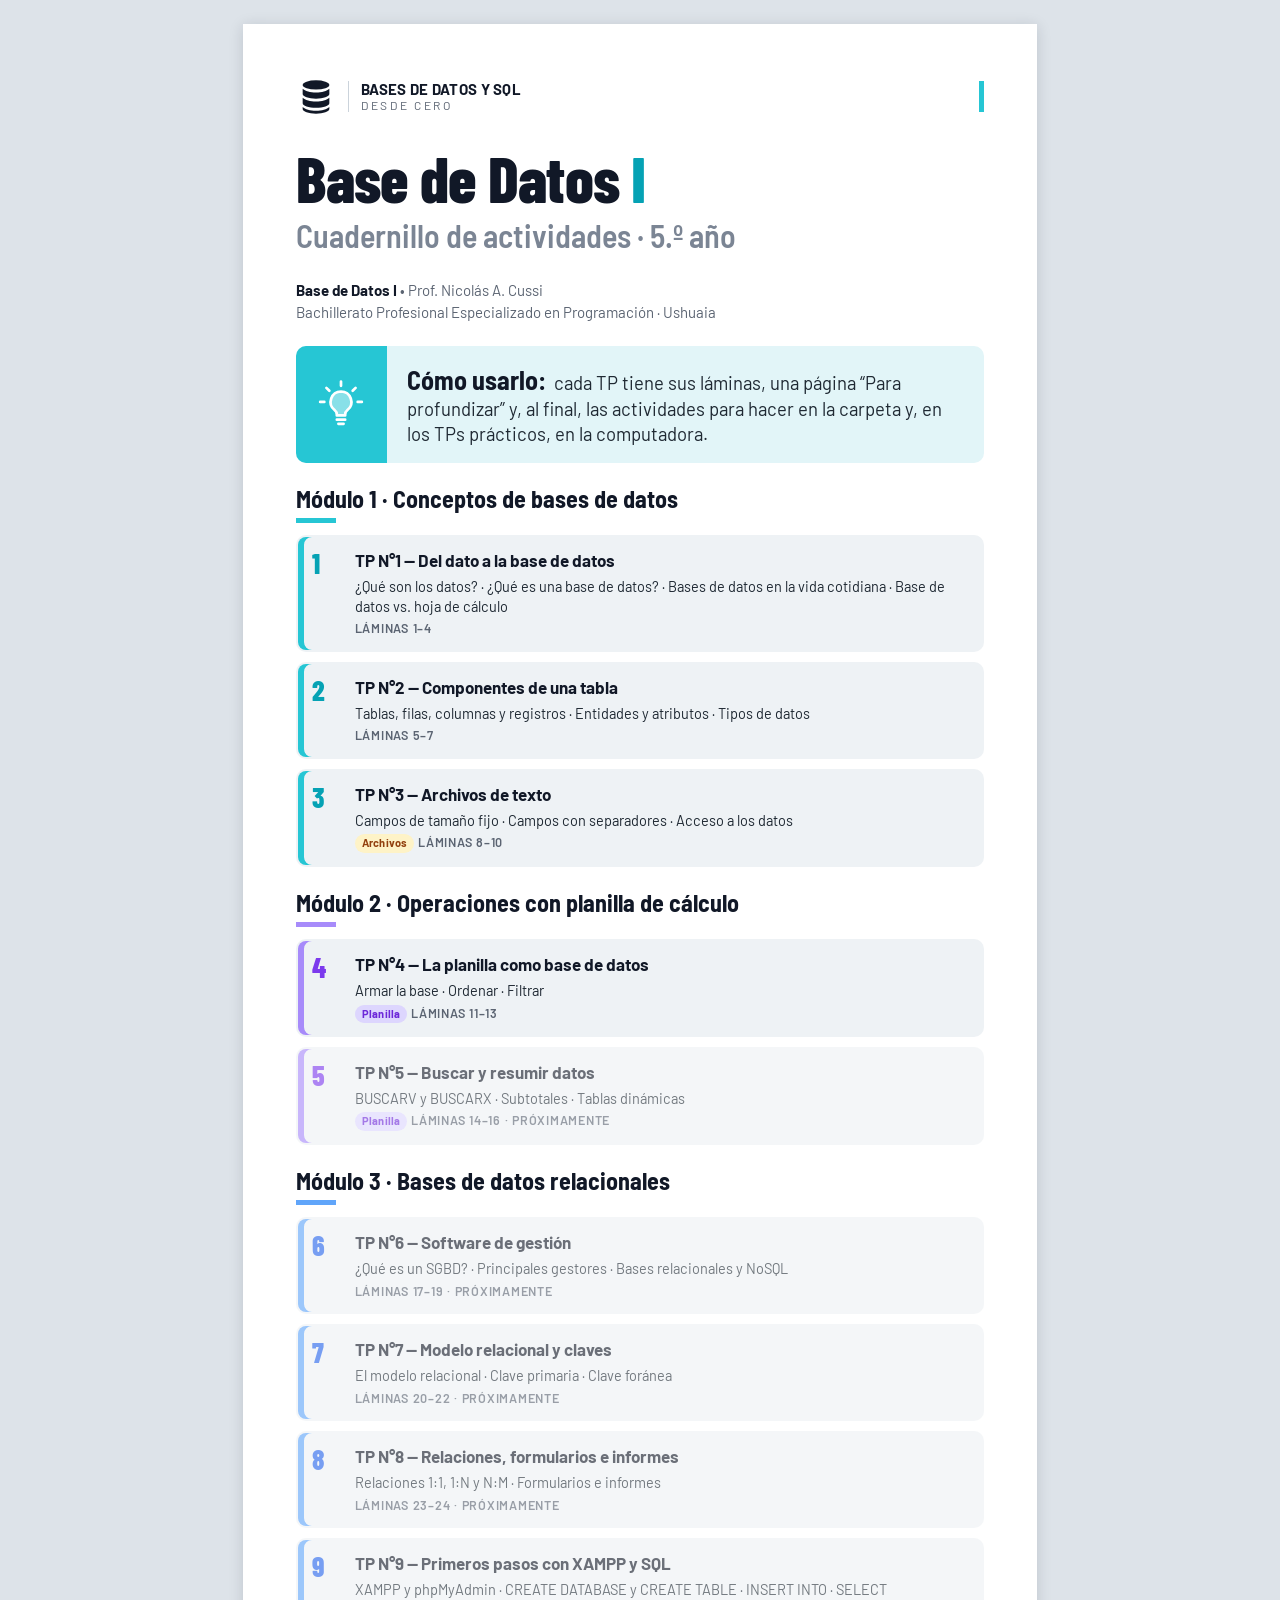
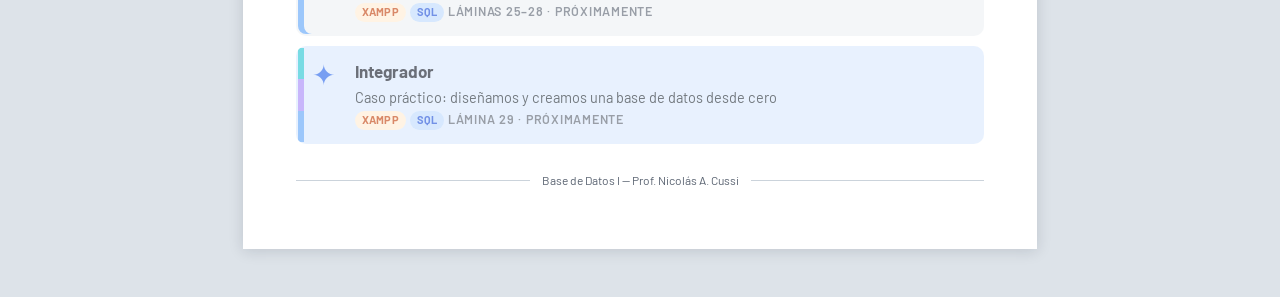
==== commit dbd07595: "TP4: La planilla como base de datos (láminas 11 a 13) - Láminas 11 (armar la base), 12 (ordenar) y 1" ====
--- a/index.html
+++ b/index.html
@@ -51,7 +51,7 @@
         <path d="M20 39h8M21.5 43h5"/>
       </svg>
     </span>
-    <p><strong>Cómo usarlo:</strong> cada TP tiene sus láminas, una página “Para profundizar” y, al final, las actividades para hacer en la carpeta.</p>
+    <p><strong>Cómo usarlo:</strong> cada TP tiene sus láminas, una página “Para profundizar” y, al final, las actividades para hacer en la carpeta y, en los TPs prácticos, en la computadora.</p>
   </aside>
 
   <section class="bloque modulo-1" id="indice" aria-labelledby="b1">
@@ -88,12 +88,12 @@
     <h2 class="subtitulo" id="b2">Módulo 2 · Operaciones con planilla de cálculo</h2>
     <ul class="lista-tp">
       <li>
-        <div class="tp tp--pronto">
+        <a class="tp" href="unidades/tp04.html">
           <span class="tp__num" aria-hidden="true">4</span>
           <span class="tp__titulo">TP N°4 — La planilla como base de datos</span>
           <span class="tp__temas">Armar la base · Ordenar · Filtrar</span>
-          <span class="tp__meta"><span class="etq etq--planilla">Planilla</span> Láminas 11–13 · Próximamente</span>
-        </div>
+          <span class="tp__meta"><span class="etq etq--planilla">Planilla</span> Láminas 11–13 <span class="tp__visto" data-visto="4" hidden>· ✓ Visto</span></span>
+        </a>
       </li>
       <li>
         <div class="tp tp--pronto">
--- a/assets/css/estilos.css
+++ b/assets/css/estilos.css
@@ -37,7 +37,7 @@
   --punto-rojo: #FF5F57; --punto-amarillo: #FEBC2E; --punto-verde: #28C840;
 
   /* Código en pantalla (fondo --consola-fondo; todos 5:1 o más) */
-  --consola-fondo: #1E293B; --cod-texto: #E2E8F0;
+  --consola-fondo: #1E293B; --cod-texto: #E2E8F0; --consola-linea: #334155;
   --cod-etq: #FB7185;  /* rosa: palabras clave (MIENTRAS, SI, SELECT…) */
   --cod-atr: #A3E635;  /* lima: nombres de campos y tablas */
   --cod-str: #FDE047;  /* amarillo: textos entre comillas */
@@ -46,6 +46,7 @@
   --cod-fun: #67E8F9;  /* cian: acciones (abrir, leer, mostrar) y funciones */
 
   --panel: #EEF2F5;         /* recuadros grises */
+  --panel-oscuro: #DDE3E9;  /* gris un tono más oscuro (encabezado neutro de una tabla) */
   --panel-linea: #C9E9EE;   /* divisor dentro de recuadros */
   --blanco: #FFFFFF;
   --tinta: #111827;         /* títulos e íconos */
@@ -343,6 +344,21 @@
 }
 .sin-raya::after { display: none; }
 
+/* Dos grupos en un mismo esquema: el primero con el acento del módulo (.grupo) y el segundo
+   en naranja (.grupo--naranja); en el TP1 el segundo es la hoja de cálculo (.grupo--planilla) */
+.grupo { --grupo: var(--acento); --grupo-claro: var(--acento-claro); }
+.grupo--planilla { --grupo: var(--planilla); --grupo-claro: var(--planilla-claro); }
+.grupo--planilla .ico { --ac: var(--planilla); }
+.grupo--naranja { --grupo: var(--naranja); --grupo-claro: var(--naranja-claro); }
+.grupo--naranja .ico { --ac: var(--naranja); }
+.grupo--ok { --grupo: var(--ok); --grupo-claro: var(--ok-claro); }
+.grupo--ok .ico { --ac: var(--ok); }
+.comparar .grupo { box-shadow: inset 0 5px 0 var(--grupo); }
+.comparar .grupo--ok, .comparar .grupo--naranja { background: var(--grupo-claro); }   /* TP3: ventaja / desventaja */
+.cuando .grupo { box-shadow: inset 5px 0 0 var(--grupo); }
+.tabla-comp thead th.grupo { background: var(--grupo-claro); }
+.tabla-comp thead th:first-child { background: var(--panel-oscuro); }
+
 /* Tabla de ejemplo con señalamientos (Tabla · Fila · Columna) */
 .senalada { display: grid; gap: 12px; }
 .tabla-ej {
@@ -357,14 +373,16 @@
 .tabla-ej td { padding: 6px 4px; border-top: 1px solid var(--linea); }
 .tabla-ej th + th, .tabla-ej td + td { border-left: 1px solid var(--linea); }
 .tabla-ej .marca-col { border: 3px solid var(--acento); background: var(--acento-suave); }
-.tabla-ej .marca-fila { border: 3px solid var(--acento); }
-.tabla-ej .marca-fila td { background: var(--acento-claro); }
+/* columna en el acento y fila en naranja (dos grupos en un mismo esquema) */
+.tabla-ej .marca-fila { border: 3px solid var(--naranja); }
+.tabla-ej .marca-fila td { background: var(--naranja-claro); }
 .senal { display: grid; grid-template-columns: auto 1fr; align-items: center; gap: 4px 10px; }
 .senal b {
   position: relative; justify-self: start;
   background: var(--acento); color: var(--tinta); border-radius: 6px;
   font-weight: 700; font-size: 16px; padding: 4px 12px;
 }
+.senal--fila b { background: var(--naranja-texto); color: var(--blanco); }
 .senal p { font-size: 15px; line-height: 1.3; }
 
 /* Grilla de 4 tarjetas (Tabla · Columna · Fila · Registro) */
@@ -377,6 +395,8 @@
 .tarjeta .tarjeta__rotulo { font-size: 16px; }
 .chips { align-self: stretch; display: grid; grid-template-columns: 1fr 1fr; gap: 6px; padding: 0 4px; }
 .chips li { background: var(--acento-suave); border-radius: 6px; padding: 5px 4px; font-size: 16px; text-align: center; }
+/* TP2, lámina 6: la entidad en el acento y los atributos en naranja */
+.chips.grupo li, .tarjeta.grupo .tarjeta__cab { background: var(--grupo-claro); }
 
 /* ¿Cómo reconocerlos? (dos definiciones con ejemplo) */
 .reconocer { display: grid; gap: 10px; }
@@ -521,18 +541,33 @@
 /* ==========================================================
    TP3: archivos de texto, separadores y pseudocódigo
    ========================================================== */
+/* Código dentro del texto: fondo claro, texto y borde de su color
+   (el borde va con box-shadow para no cambiar el ancho) */
 code {
-  font-family: var(--fuente-mono); font-size: .9em; color: var(--tinta);
-  background: var(--blanco); border-radius: 4px; padding: 1px 5px; white-space: pre;
+  font-family: var(--fuente-mono); font-size: .9em; white-space: pre;
+  border-radius: 4px; padding: 1px 5px;
+  background: var(--acento-suave); color: var(--acento-texto); box-shadow: inset 0 0 0 1px var(--acento-claro);
+}
+code.cod-archivo { background: var(--archivo-claro); color: var(--archivo-texto); box-shadow: inset 0 0 0 1px var(--archivo-linea); }
+code.cod-formula { background: var(--planilla-suave); color: var(--planilla-texto); box-shadow: inset 0 0 0 1px var(--planilla-claro); }
+code.cod-sql { background: var(--sql-suave); color: var(--sql-texto); box-shadow: inset 0 0 0 1px var(--sql-claro); }
+
+/* Ventanas: los tres puntos de color delante del nombre */
+.archivo__nombre::before, .ventana-cod__barra::before, .planilla__nombre::before {
+  content: ""; flex: none; width: 8px; height: 8px; border-radius: 50%;
+  background: var(--punto-rojo); box-shadow: 12px 0 var(--punto-amarillo), 24px 0 var(--punto-verde);
+  margin-right: 24px;
 }
 
 /* Ventana de un archivo (nombre arriba, contenido en monoespaciado) */
 .archivo {
   width: fit-content; max-width: 100%; margin: 0;
   background: var(--blanco); border: 1.5px solid var(--linea); border-radius: 8px; overflow: hidden;
+  box-shadow: 0 6px 16px -8px rgba(15, 23, 42, .6);
 }
 .archivo__nombre {
-  background: var(--tinta); color: var(--blanco);
+  display: flex; align-items: center; gap: 8px;
+  background: var(--tinta); color: var(--blanco); box-shadow: inset 0 3px 0 var(--archivo);
   font-family: var(--fuente-mono); font-size: 13px; font-weight: 600; padding: 4px 12px;
 }
 .archivo__txt {
@@ -549,7 +584,11 @@
   background-image: radial-gradient(circle, var(--gris) 0 1.4px, transparent 1.9px);
   background-size: 1ch 100%; background-repeat: repeat-x;
 }
-.sep { background: var(--acento); color: var(--tinta); border-radius: 3px; font-weight: 700; }
+/* el separador es "el otro grupo" del esquema: va en naranja */
+.sep {
+  background: var(--naranja-texto); color: var(--blanco); border-radius: 3px; font-weight: 700;
+  padding: 0 .2em; margin: 0 .2em;   /* aire visual a cada lado: no son espacios del archivo */
+}
 
 /* Archivo + explicación (una columna en el celular, dos en pantalla ancha) */
 .archivo-ej { display: grid; gap: 12px; align-items: start; }
@@ -564,37 +603,187 @@
 .glifo { width: 48px; text-align: center; flex: none; }
 .glifo--bajo { transform: translateY(-.24em); }   /* coma y punto y coma: subirlos al centro */
 .glifo--alto { transform: translateY(.26em); }    /* comillas: bajarlas al centro */
+.tipo__valor--sep { color: var(--naranja-texto); }
+.ico--sep { --ac: var(--naranja); }
 .comun code, .cuando code { display: block; width: fit-content; margin-top: 3px; }
-.comun code { background: var(--panel); }
 .comun--suelto li { background: var(--panel); }
 .sin-raya + .texto { margin-top: 8px; }
 
+/* Ventana de código (pseudocódigo; en el TP9, SQL con .ventana-cod--sql) */
+.ventana-cod {
+  background: var(--consola-fondo); border-radius: 8px; overflow: hidden;
+  box-shadow: 0 6px 16px -8px rgba(15, 23, 42, .6);
+}
+.ventana-cod__barra {
+  display: flex; align-items: center; gap: 8px; padding: 6px 12px;
+  font-family: var(--fuente-mono); font-size: 12px; font-weight: 600; color: var(--cod-com);
+  border-bottom: 1px solid var(--consola-linea);
+}
+.ventana-cod--sql .ventana-cod__barra { box-shadow: inset 0 3px 0 var(--sql); }
+/* colores del código */
+.ventana-cod b, .t-etq { color: var(--cod-etq); }
+.t-atr { color: var(--cod-atr); }
+.t-str { color: var(--cod-str); }
+.t-com { color: var(--cod-com); font-style: italic; }
+.t-num { color: var(--cod-num); }
+.t-fun { color: var(--cod-fun); }
+
 /* Pseudocódigo con número de línea */
 .pseudo {
-  counter-reset: ln; display: grid;
-  background: var(--blanco); border-radius: 8px; padding: 8px 0;
-  font-family: var(--fuente-mono); font-size: 14px; line-height: 1.45; color: var(--tinta);
+  counter-reset: ln; display: grid; padding: 8px 0;
+  font-family: var(--fuente-mono); font-size: 14px; line-height: 1.45; color: var(--cod-texto);
 }
 .pseudo li { counter-increment: ln; display: flex; align-items: baseline; gap: 10px; padding: 1px 10px 1px 0; }
 .pseudo li::before {
   content: counter(ln); flex: none; width: 2.4em; padding-right: .6em; text-align: right;
-  color: var(--gris); border-right: 2px solid var(--panel-linea);
+  color: var(--cod-com); border-right: 2px solid var(--consola-linea);
 }
 .pseudo__c { flex: 1; min-width: 0; }
 .pseudo .i1 .pseudo__c { padding-left: 2ch; }
 .pseudo .i2 .pseudo__c { padding-left: 4ch; }
 .pseudo b { font-weight: 700; }
-.pseudo__com { color: var(--gris); }
 .pseudo__paso {
   flex: none; font-family: var(--fuente); font-size: 12px; font-weight: 700; letter-spacing: .04em;
   background: var(--acento); color: var(--tinta); border-radius: 999px; padding: 1px 8px;
 }
-.pf__caja code { background: var(--panel); }
 .act__items .archivo { margin-top: 8px; }
 /* Actividad con un archivo al costado de las consignas (en pantalla ancha) */
 .act__cuerpo { display: grid; gap: 0 14px; align-items: start; }
 .act__cuerpo > .archivo, .act__archivos { margin-top: 9px; }
 .act__archivos { display: grid; gap: 8px; justify-items: start; }
+
+/* ==========================================================
+   Planilla de cálculo (TP4 y TP5): ventana, cuadrícula, filtros
+   ========================================================== */
+/* Ventana: tres puntos, franja violeta y el nombre de la hoja */
+.planilla {
+  width: fit-content; max-width: 100%; min-width: 0; margin: 0;
+  background: var(--blanco); border: 1.5px solid var(--linea); border-radius: 8px; overflow: hidden;
+  box-shadow: 0 6px 16px -8px rgba(15, 23, 42, .6);
+}
+.planilla__nombre {
+  display: flex; align-items: center; gap: 8px;
+  background: var(--tinta); color: var(--blanco); box-shadow: inset 0 3px 0 var(--planilla);
+  font-size: 13px; font-weight: 600; padding: 4px 12px;
+}
+/* Cuadro de nombres y barra de fórmulas */
+.planilla__formula { display: flex; border-bottom: 1px solid var(--linea); font-size: 14px; line-height: 1.3; color: var(--tinta); }
+.planilla__formula > span { padding: 3px 10px; }
+.planilla__ref { min-width: 4.2em; border-right: 1px solid var(--linea); font-weight: 700; }
+.planilla__fx { border-right: 1px solid var(--linea); color: var(--gris); font-style: italic; font-weight: 700; }
+/* Cuadrícula: letras de columna arriba y números de fila a la izquierda, en gris */
+.planilla__marco { overflow-x: auto; }
+.planilla__tabla { width: 100%; border-collapse: collapse; font-size: 15px; line-height: 1.25; color: var(--tinta); }
+.planilla__tabla th, .planilla__tabla td { border: 1px solid var(--linea); padding: 4px 9px; text-align: left; white-space: nowrap; }
+.planilla__tabla tr > :first-child { border-left: 0; }
+.planilla__tabla tr > :last-child { border-right: 0; }
+.planilla__tabla tr:last-child > * { border-bottom: 0; }
+.planilla__tabla thead tr:first-child > * { border-top: 0; }
+.planilla__tabla th { background: var(--panel); color: var(--gris); font-size: 12px; font-weight: 600; text-align: center; padding: 2px 6px; }
+.planilla__tabla tbody th, .planilla__esquina { width: 1%; }
+.planilla__tabla .planilla__esquina { background: var(--panel-oscuro); }
+.planilla__tabla td:empty::after { content: "\00a0"; }
+.planilla__tabla .enc td { font-weight: 700; }   /* fila 1: los nombres de los campos */
+.planilla__tabla .num { text-align: right; }      /* números a la derecha y textos a la izquierda, como en el programa */
+.planilla__tabla .combinada { text-align: center; font-weight: 700; }
+/* Columna = campo (acento) y fila = registro (naranja), como en el TP2 */
+.planilla__tabla col.marca-col { border: 3px solid var(--acento); background: var(--acento-suave); }
+.planilla__tabla .marca-fila { border: 3px solid var(--naranja); }
+.planilla__tabla .marca-fila td { background: var(--naranja-claro); }
+.planilla__tabla .activa { box-shadow: inset 0 0 0 2.5px var(--tinta); }
+.senal--celda b { background: var(--tinta); color: var(--blanco); }   /* la celda activa, con su borde oscuro */
+/* Criterios de orden: el primero con el acento y el segundo en naranja */
+.planilla__tabla col.tinte { background: var(--acento-suave); }
+.planilla__tabla col.tinte--naranja { background: var(--naranja-claro); }
+/* Filtro: un botón en cada encabezado; el del campo filtrado cambia de forma */
+.planilla__tabla .con-filtro { position: relative; padding-right: 22px; }
+.planilla__boton {
+  position: absolute; right: 4px; top: 50%; transform: translateY(-50%);
+  width: 14px; height: 14px; color: var(--tinta); --ac: var(--acento);
+  fill: none; stroke: currentColor; stroke-width: 2.4; stroke-linecap: round; stroke-linejoin: round;
+}
+
+/* Lista que se abre con el botón del filtro */
+.filtro-menu {
+  position: relative; margin: 20px 0 0; width: 13.5em; max-width: 100%;
+  background: var(--blanco); border: 1.5px solid var(--linea); border-radius: 8px;
+  box-shadow: 0 6px 16px -8px rgba(15, 23, 42, .6);
+  font-size: 14px; line-height: 1.3; color: var(--tinta);
+}
+/* el rótulo va arriba, fuera del recuadro, como "Antes" y "Después" */
+.filtro-menu__rotulo {
+  position: absolute; left: 0; bottom: calc(100% + 5px);
+  font-size: 11px; font-weight: 700; letter-spacing: .14em; text-transform: uppercase; color: var(--gris); white-space: nowrap;
+}
+.filtro-menu__sec { padding: 5px 10px; font-weight: 600; }
+.filtro-menu__sec::before { content: "▸"; display: inline-block; width: 1.1em; color: var(--gris); }
+.filtro-menu__sec--abierta::before { content: "▾"; }
+.filtro-menu__links { padding: 0 10px 4px 26px; font-size: 13px; color: var(--acento-texto); font-weight: 600; text-decoration: underline; }
+.filtro-menu__valores { display: grid; gap: 3px; padding: 4px 10px 8px 26px; }
+.filtro-menu__valores li { display: flex; align-items: center; gap: 8px; }
+.casilla { flex: none; width: 15px; height: 15px; border: 2px solid var(--gris); border-radius: 3px; position: relative; }
+.casilla--si { background: var(--acento); border-color: var(--acento); }
+.casilla--si::after {
+  content: ""; position: absolute; left: 3.5px; top: 0; width: 4px; height: 8px;
+  border: solid var(--tinta); border-width: 0 2px 2px 0; transform: rotate(45deg);
+}
+.filtro-menu__botones { display: flex; justify-content: flex-end; gap: 6px; padding: 6px 8px; border-top: 1px solid var(--linea); font-size: 13px; font-weight: 700; }
+.filtro-menu__botones span { padding: 3px 10px; border-radius: 5px; }
+.filtro-menu__botones span:last-child { background: var(--acento); }
+
+/* Antes y después (una columna en el celular, lado a lado en pantalla ancha) */
+.antes-despues { display: grid; gap: 10px; justify-items: center; }
+.antes-despues__lado { display: grid; gap: 5px; min-width: 0; max-width: 100%; justify-items: start; }
+.antes-despues__rotulo { font-size: 11px; font-weight: 700; letter-spacing: .14em; text-transform: uppercase; color: var(--gris); }
+.antes-despues__nota { font-size: 14.5px; line-height: 1.35; }
+.antes-despues__medio { display: grid; gap: 6px; justify-items: center; }
+.flecha {
+  width: 22px; height: 20px; background: var(--acento);
+  clip-path: polygon(0 32%, 52% 32%, 52% 0, 100% 50%, 52% 100%, 52% 68%, 0 68%);
+  transform: rotate(90deg);
+}
+.criterio {
+  display: block; white-space: nowrap;
+  background: var(--grupo-claro); box-shadow: inset 4px 0 0 var(--grupo); border-radius: 6px;
+  padding: 3px 10px 3px 13px; font-size: 14.5px; font-weight: 600; color: var(--tinta);
+}
+
+/* Pasos en el programa, con los nombres de menús y botones */
+.instrucciones { counter-reset: paso; display: grid; gap: 6px; }
+.antes-despues__rotulo + .instrucciones { margin-top: 8px; }
+.instrucciones > li {
+  counter-increment: paso;
+  display: grid; grid-template-columns: 26px 1fr; gap: 10px; align-items: start;
+  background: var(--blanco); border-radius: 8px; padding: 6px 10px 6px 7px;
+  font-size: 16px; line-height: 1.4;
+}
+.instrucciones > li::before {
+  content: counter(paso); border-radius: 6px; background: var(--acento); color: var(--tinta);
+  font-family: var(--fuente-titular); font-weight: 800; font-size: 17px; line-height: 1.35; text-align: center;
+}
+/* Texto de la pantalla del programa: menús, opciones y botones */
+.ui {
+  background: var(--acento-suave); color: var(--acento-texto); box-shadow: inset 0 0 0 1px var(--acento-claro);
+  border-radius: 4px; padding: 0 5px; font-weight: 600;
+  -webkit-box-decoration-break: clone; box-decoration-break: clone;
+}
+
+/* Reglas de la lámina 11: ícono y texto, en dos columnas en pantalla ancha */
+.comun--reglas li { font-size: 16px; line-height: 1.3; padding: 8px 12px; }
+.comun--reglas .ico { width: 40px; height: 40px; }
+
+/* Dos bloques lado a lado en pantalla ancha */
+.lado-a-lado { display: grid; gap: 12px; align-items: start; justify-items: stretch; }
+.lado-a-lado .filtro-menu { justify-self: center; }
+.lado-a-lado .cuando { margin-top: 0; }
+
+/* Datos para descargar (actividades en la computadora) */
+.descarga { display: grid; gap: 8px; justify-items: start; margin-top: 9px; }
+.descarga p { font-size: 16px; line-height: 1.4; }
+.act--ancho { grid-column: 1 / -1; }
+.act > .planilla, .act__cuerpo > .planilla { margin-top: 9px; }
+.act .planilla__tabla { font-size: 14px; }
+.act .planilla__tabla td { padding: 3px 7px; }
 
 /* ==========================================================
    Pantallas medianas: secuencias horizontales
@@ -629,7 +818,7 @@
   .senal--tabla b { justify-self: center; }
   .senal--tabla p { text-align: center; }
   .senal b::after { content: ""; position: absolute; background: var(--acento); width: 14px; height: 14px; }
-  .senal--fila b::after { right: -13px; top: 50%; transform: translateY(-50%); clip-path: polygon(0 0, 100% 50%, 0 100%); }
+  .senal--fila b::after { background: var(--naranja-texto); right: -13px; top: 50%; transform: translateY(-50%); clip-path: polygon(0 0, 100% 50%, 0 100%); }
   .senal--tabla b::after { left: -13px; top: 50%; transform: translateY(-50%); clip-path: polygon(100% 0, 0 50%, 100% 100%); }
   .senal--col b::after { left: 50%; top: -15px; transform: translateX(-50%); clip-path: polygon(50% 0, 100% 100%, 0 100%); }
   .comun { grid-template-columns: repeat(3, 1fr); }
@@ -642,6 +831,18 @@
   .ejemplo p { grid-column: auto; padding-left: 12px; border-left: 2px solid var(--panel-linea); }
   .archivo-ej { grid-template-columns: auto 1fr; gap: 16px; }
   .act__cuerpo { grid-template-columns: auto 1fr; }
+
+  /* TP4, lámina 11: hasta 860 px, la planilla arriba y las señales debajo, como en el celular */
+  .senalada--planilla { grid-template-columns: 1fr; grid-template-areas: none; }
+  .senalada--planilla .planilla { justify-self: center; }
+  .senalada--planilla .senal { grid-area: auto; margin: 0; grid-template-columns: auto 1fr; }
+  .senalada--planilla .senal b { justify-self: start; }
+  .senalada--planilla .senal p { text-align: left; }
+  .senalada--planilla .senal b::after { display: none; }
+  .comun--reglas { grid-template-columns: 1fr 1fr; }
+  .lado-a-lado { grid-template-columns: 1.2fr 1fr; }
+  .lado-a-lado--menu { grid-template-columns: auto 1fr; align-items: center; }
+  .cuando--1col { grid-template-columns: 1fr; }
 }
 
 /* ==========================================================
@@ -764,11 +965,40 @@
   .tabla-campos { font-size: 17px; }
   .tabla-campos td, .tabla-campos tbody th { padding: 7px 8px; }
   .lista-txt { font-size: 17px; }
-  .pseudo { font-size: 15.5px; }
+  .pseudo { font-size: 15px; line-height: 1.4; padding: 6px 0; }
+  .ventana-cod__barra { padding: 4px 12px; }
   .act .archivo__txt { font-size: 14.5px; line-height: 1.5; padding: 6px 12px 8px; }
   .comun--suelto { grid-template-columns: repeat(3, minmax(0, 1fr)); }
-  .comun--suelto li { padding: 10px 12px; gap: 10px; font-size: 18px; }
-  .comun--suelto .glifo, .comun--suelto .ico { width: 40px; }
+  .comun--suelto li { padding: 10px 10px 10px 12px; gap: 8px; font-size: 18px; }
+  .comun--suelto .glifo, .comun--suelto .ico { width: 34px; }
+  .comun--suelto code { font-size: 15px; }
+
+  /* TP4: lámina 11, fila a la izquierda; columna y celda a la derecha, con la flecha hacia la planilla */
+  .senalada--planilla { grid-template-columns: 1fr auto 1fr; grid-template-areas: "fila tabla col" "fila tabla nota"; }
+  .senalada--planilla .planilla { grid-area: tabla; }
+  .senalada--planilla .senal { grid-template-columns: 1fr; }
+  .senalada--planilla .senal b::after { display: block; }
+  .senal--celda b::after { background: var(--tinta); }
+  .senalada--planilla .senal--fila { grid-area: fila; align-self: center; margin-top: 120px; }   /* a la altura de la fila 3 */
+  .senalada--planilla .senal--col { grid-area: col; align-self: end; }
+  .senalada--planilla .senal--tabla { grid-area: nota; align-self: start; }
+  .senalada--planilla .senal--col b, .senalada--planilla .senal--tabla b { justify-self: center; }
+  .senalada--planilla .senal--col p, .senalada--planilla .senal--tabla p { text-align: center; }
+  .senalada--planilla .senal--col b::after { left: -13px; top: 50%; transform: translateY(-50%); clip-path: polygon(100% 0, 0 50%, 100% 100%); }
+  /* antes y después, lado a lado */
+  .antes-despues { grid-template-columns: auto auto auto; justify-content: center; align-items: center; gap: 14px; }
+  .flecha { transform: none; }
+
+  /* TP4: planilla de cálculo */
+  .planilla__tabla { font-size: 15px; }
+  .planilla__tabla td { padding: 3px 9px; }
+  .act .planilla__tabla { font-size: 13px; }
+  .act .planilla__tabla td { padding: 2px 7px; }
+  .instrucciones > li { font-size: 16.5px; }
+  .antes-despues__nota { font-size: 15px; }
+  .comun--reglas li { font-size: 16px; padding: 7px 14px; }
+  .comun--reglas .ico { width: 40px; height: 40px; }
+  .lamina--compu .act-banda h2 { font-size: 32px; }
 }
 
 /* ==========================================================
@@ -785,6 +1015,16 @@
     break-after: page; page-break-after: always;
   }
   .lamina:last-child { break-after: auto; page-break-after: auto; }
+
+  /* Código en papel: fondo claro, barra en blanco y sin sombras */
+  :root {
+    --consola-fondo: #F1F5F9; --consola-linea: var(--linea); --cod-texto: var(--tinta);
+    --cod-etq: #BE123C; --cod-atr: #3F6212; --cod-str: #854D0E; --cod-com: #475569; --cod-num: #7E22CE; --cod-fun: #0E7490;
+  }
+  .archivo, .ventana-cod, .planilla, .filtro-menu { box-shadow: none; }
+  .ventana-cod { border: 1.5px solid var(--linea); }
+  .ventana-cod__barra { background: var(--blanco); }
+  .archivo__nombre, .planilla__nombre { background: var(--blanco); color: var(--tinta); border-bottom: 1px solid var(--linea); }
 }
 
 /* ==========================================================
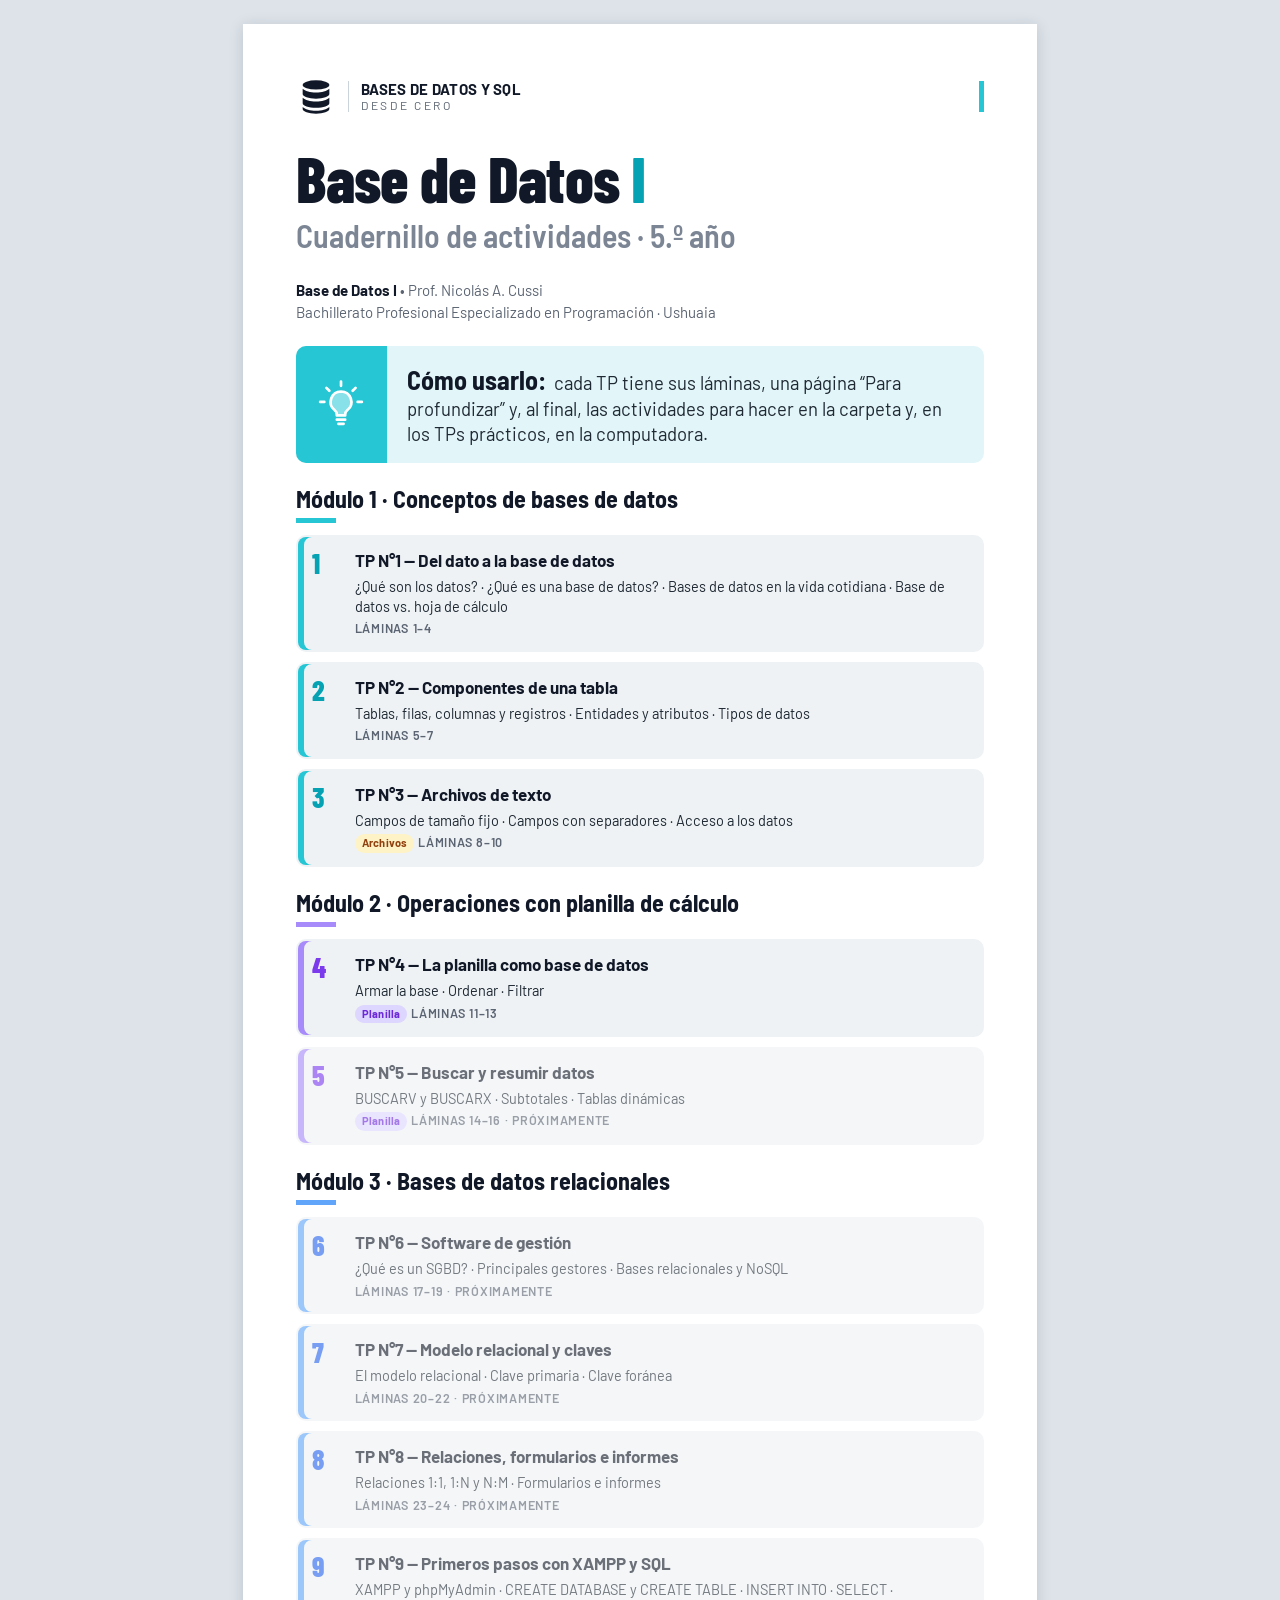
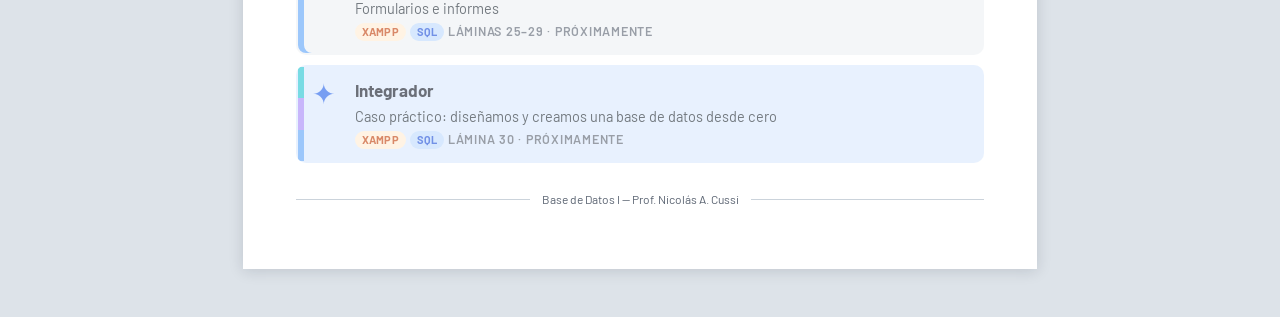
==== commit e0243dcb: "Plan: el TP9 suma formularios e informes en phpMyAdmin (lámina 29) - TP9 pasa a las láminas 25 a 29:" ====
--- a/index.html
+++ b/index.html
@@ -137,8 +137,8 @@
         <div class="tp tp--pronto">
           <span class="tp__num" aria-hidden="true">9</span>
           <span class="tp__titulo">TP N°9 — Primeros pasos con XAMPP y SQL</span>
-          <span class="tp__temas">XAMPP y phpMyAdmin · CREATE DATABASE y CREATE TABLE · INSERT INTO · SELECT</span>
-          <span class="tp__meta"><span class="etq etq--xampp">XAMPP</span> <span class="etq etq--sql">SQL</span> Láminas 25–28 · Próximamente</span>
+          <span class="tp__temas">XAMPP y phpMyAdmin · CREATE DATABASE y CREATE TABLE · INSERT INTO · SELECT · Formularios e informes</span>
+          <span class="tp__meta"><span class="etq etq--xampp">XAMPP</span> <span class="etq etq--sql">SQL</span> Láminas 25–29 · Próximamente</span>
         </div>
       </li>
       <li>
@@ -146,7 +146,7 @@
           <span class="tp__num" aria-hidden="true">✦</span>
           <span class="tp__titulo">Integrador</span>
           <span class="tp__temas">Caso práctico: diseñamos y creamos una base de datos desde cero</span>
-          <span class="tp__meta"><span class="etq etq--xampp">XAMPP</span> <span class="etq etq--sql">SQL</span> Lámina 29 · Próximamente</span>
+          <span class="tp__meta"><span class="etq etq--xampp">XAMPP</span> <span class="etq etq--sql">SQL</span> Lámina 30 · Próximamente</span>
         </div>
       </li>
     </ul>
--- a/assets/css/estilos.css
+++ b/assets/css/estilos.css
@@ -25,10 +25,13 @@
   --acento-suave: #E2F5F8;  /* fondo de "Idea clave" */
   /* Texto de color sobre blanco o sobre el tono claro (el cian de acento no sirve para texto chico) */
   --acento-texto: #0B6B7A;  /* 6,2:1 */
+  /* "En la computadora" (Parte 2 de las actividades): el color del módulo, más oscuro, con texto blanco.
+     La Parte 1 (en la carpeta) usa el acento con texto oscuro. .modulo-2 y .modulo-3 los cambian */
+  --compu: var(--acento-texto); --compu-oscuro: #064650; --compu-claro: var(--acento-claro);
 
   /* Colores con significado propio */
-  --planilla: #A78BFA; --planilla-numero: #7C3AED; --planilla-texto: #6D28D9; --planilla-claro: #DDD6FE; --planilla-suave: #EDE9FE;
-  --sql: #60A5FA;      --sql-numero: #2563EB;      --sql-texto: #1D4ED8;      --sql-claro: #BFDBFE;      --sql-suave: #DBEAFE;
+  --planilla: #A78BFA; --planilla-numero: #7C3AED; --planilla-texto: #6D28D9; --planilla-claro: #DDD6FE; --planilla-suave: #EDE9FE; --planilla-oscuro: #4C1D95;
+  --sql: #60A5FA;      --sql-numero: #2563EB;      --sql-texto: #1D4ED8;      --sql-claro: #BFDBFE;      --sql-suave: #DBEAFE;      --sql-oscuro: #1E3A8A;
   --archivo: #F59E0B;  --archivo-texto: #92400E;   --archivo-claro: #FEF3C7;  --archivo-linea: #FDE68A;
   --naranja: #EA580C;  --naranja-texto: #C2410C;   --naranja-claro: #FFEDD5;
   --ok: #15803D;       --ok-oscuro: #166534;       --ok-claro: #DCFCE7;
@@ -71,8 +74,10 @@
 
 /* Acento por módulo: clase en el <body> de cada TP (o en cada bloque de la portada).
    modulo-1 no cambia nada: usa el cian de :root */
-.modulo-2 { --acento: var(--planilla); --acento-numero: var(--planilla-numero); --acento-texto: var(--planilla-texto); --acento-claro: var(--planilla-claro); --acento-suave: var(--planilla-suave); --panel-linea: var(--planilla-claro); }
-.modulo-3 { --acento: var(--sql); --acento-numero: var(--sql-numero); --acento-texto: var(--sql-texto); --acento-claro: var(--sql-claro); --acento-suave: var(--sql-suave); --panel-linea: var(--sql-claro); }
+.modulo-2 { --acento: var(--planilla); --acento-numero: var(--planilla-numero); --acento-texto: var(--planilla-texto); --acento-claro: var(--planilla-claro); --acento-suave: var(--planilla-suave); --panel-linea: var(--planilla-claro);
+  --compu: var(--planilla-texto); --compu-oscuro: var(--planilla-oscuro); --compu-claro: var(--planilla-claro); }
+.modulo-3 { --acento: var(--sql); --acento-numero: var(--sql-numero); --acento-texto: var(--sql-texto); --acento-claro: var(--sql-claro); --acento-suave: var(--sql-suave); --panel-linea: var(--sql-claro);
+  --compu: var(--sql-texto); --compu-oscuro: var(--sql-oscuro); --compu-claro: var(--sql-claro); }
 
 /* ---------- Base ---------- */
 *, *::before, *::after { box-sizing: border-box; }
@@ -518,11 +523,11 @@
 .act-tabla tbody th { font-weight: 600; color: var(--tinta); }
 
 /* Parte 2 · en la computadora (solo TPs prácticos: 4, 5, 9 e integrador) */
-.lamina--compu .act-banda { background: var(--ok); color: var(--blanco); }
-.lamina--compu .act-banda .ico { color: var(--blanco); --ac: var(--ok-oscuro); }
+.lamina--compu .act-banda { background: var(--compu); color: var(--blanco); }
+.lamina--compu .act-banda .ico { color: var(--blanco); --ac: var(--compu-oscuro); }
 .lamina--compu .act-banda__parte { border-left-color: rgba(255, 255, 255, .5); }
-.lamina--compu .act__num { background: var(--ok); color: var(--blanco); }
-.lamina--compu .act__letra, .lamina--compu .consigna { background: var(--ok-claro); }
+.lamina--compu .act__num { background: var(--compu); color: var(--blanco); }
+.lamina--compu .act__letra, .lamina--compu .consigna { background: var(--compu-claro); }
 
 /* Recuadros "Importante" y "Recomendación" (solo en láminas nuevas y "Para profundizar") */
 .nota { display: grid; gap: 4px; border-radius: var(--radio); padding: 12px 14px 12px 18px; }
